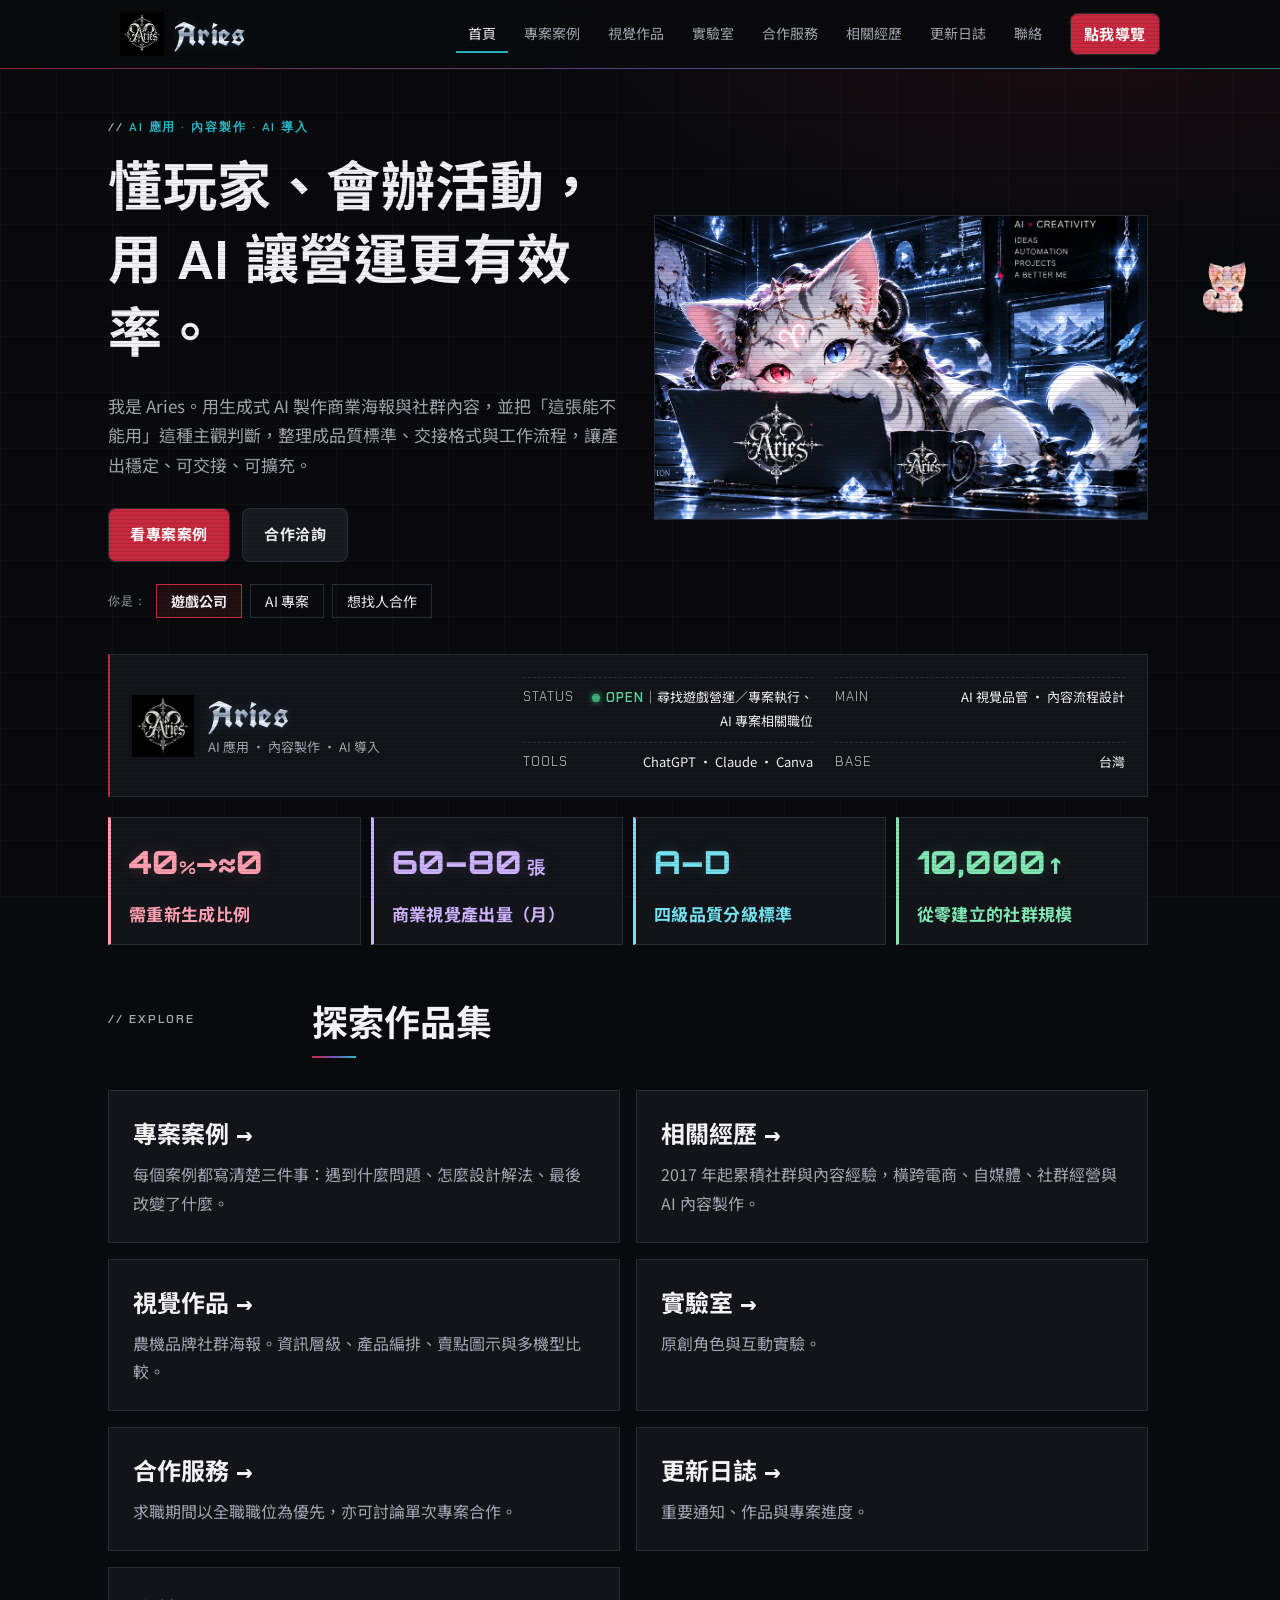
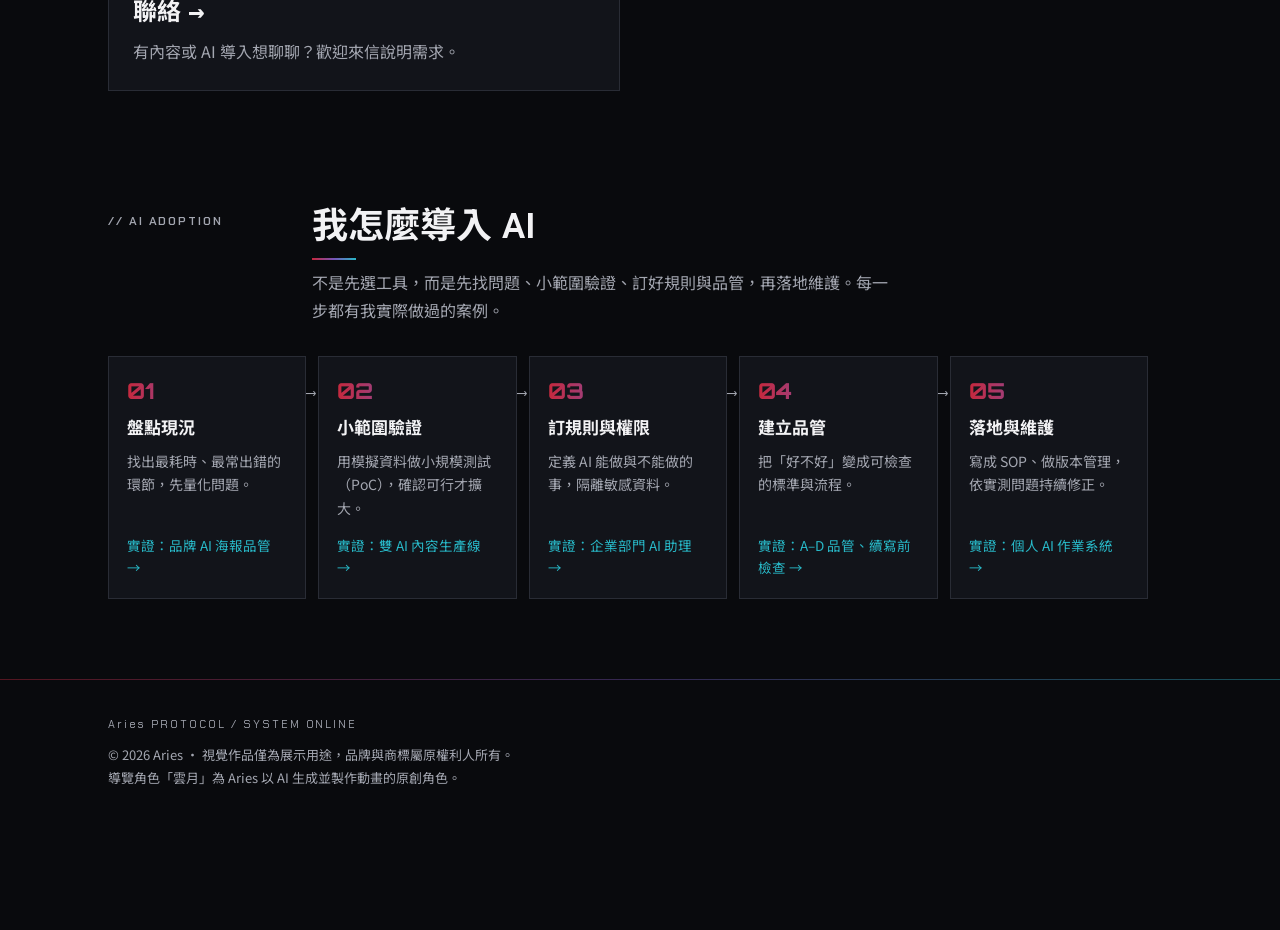
==== index.html @ 2d03cc87 "Case cards with detail dialogs, AI adoption method, AI System Manual case, roadmap Co-Authored-By: C" ====
<!doctype html>
<html lang="zh-Hant-TW">
<head>
<!-- Google tag (gtag.js) -->
<script async src="https://www.googletagmanager.com/gtag/js?id=G-67135LKMFE"></script>
<script>
  window.dataLayer = window.dataLayer || [];
  function gtag(){dataLayer.push(arguments);}
  gtag('js', new Date());
  gtag('config', 'G-67135LKMFE');
</script>

<meta charset="utf-8">
<meta name="viewport" content="width=device-width, initial-scale=1, viewport-fit=cover">
<meta name="color-scheme" content="dark">
<meta name="theme-color" content="#090A0D">
<link rel="icon" href="/img/aries-logo.png" type="image/png">
<meta property="og:url" content="https://ariesrunai.github.io/">
<meta property="og:title" content="Aries 作品集">
<!-- Sites 分享預覽圖 -->
<meta property="og:image" content="https://ariesrunai.github.io/og.png?v=2">
<meta property="og:image:width" content="1200">
<meta property="og:image:height" content="630">
<meta name="twitter:card" content="summary_large_image">
<meta name="twitter:image" content="https://ariesrunai.github.io/og.png?v=2">
<meta property="og:description" content="用 AI 把內容產出變成可重複的流程。AI 應用 · 內容製作 · AI 導入作品集。">
<title>Aries 作品集</title>
<meta name="description" content="Aries｜用 AI 把內容產出變成可重複的流程。AI 應用 · 內容製作 · AI 導入作品集。">
<link rel="preconnect" href="https://fonts.googleapis.com">
<link rel="preconnect" href="https://fonts.gstatic.com" crossorigin>
<link rel="stylesheet" href="https://fonts.googleapis.com/css2?family=UnifrakturCook:wght@700&family=Chakra+Petch:wght@500;600;700&family=Orbitron:wght@600;800&family=Noto+Sans+TC:wght@400;500;700&family=IBM+Plex+Mono:wght@400;600&display=swap">
<link rel="stylesheet" href="/site.css">
<link rel="stylesheet" href="/updates.css">
<link rel="canonical" href="https://ariesrunai.github.io/">
</head>
<body data-page="home">


<header class="top">
  <div class="wrap">
    <a class="brand" href="/" aria-label="Aries 首頁">
      <img class="personal-logo" src="/img/aries-logo.png" alt="" width="56" height="56">
      <b class="aries-wordmark">Aries</b><span class="sys">SYSTEM ONLINE</span>
    </a>
    <nav aria-label="頁面導覽">
      <a href="/" aria-current="page">首頁</a>
      <a href="/cases.html">專案案例</a>
      <a href="/works.html">視覺作品</a>
      <a href="/lab.html" data-lab-link>實驗室</a>
      <a href="/services.html">合作服務</a>
      <a href="/about.html">相關經歷</a>
      <a href="/updates.html">更新日誌</a>
      <a href="/contact.html">聯絡</a>
    </nav>
    <button class="btn primary guide-trigger" type="button" aria-controls="bubble">點我導覽</button>
  </div>
</header>

<div id="petGuideSlot" class="wrap"></div>
<main id="top">
  <div class="wrap">
    <section id="hero" class="hero" aria-label="Aries 首頁介紹">
      <div class="hero-copy">
        <p class="label">AI 應用 · 內容製作 · AI 導入</p>
        <h1 style="margin-top:14px">懂玩家、會辦活動，<br>用 AI 讓營運更有效率。</h1>
        <p class="lead">我是 Aries。用生成式 AI 製作商業海報與社群內容，並把「這張能不能用」這種主觀判斷，整理成品質標準、交接格式與工作流程，讓產出穩定、可交接、可擴充。</p>
        <div class="cta">
          <a class="btn primary" href="/cases.html">看專案案例</a>
          <a class="btn" href="/contact.html">合作洽詢</a>
        </div>
        <div class="aud" role="group" aria-label="依你的身分調整推薦順序">
          <span>你是：</span>
          <button type="button" data-aud="game" aria-pressed="true">遊戲公司</button>
          <button type="button" data-aud="ai" aria-pressed="false">AI 專案</button>
          <button type="button" data-aud="client" aria-pressed="false">想找人合作</button>
        </div>
      </div>
      <figure class="hero-art">
        <img src="/img/aries-banner.png" alt="雲月在掛有藍色水晶的 AI 工作室，趴在印有 Aries Logo 的筆電後方。" width="1983" height="793" fetchpriority="high">
      </figure>
    </section>
      <div class="player" aria-label="個人資訊卡">
        <div class="pc-head"><img class="personal-logo" src="/img/aries-logo.png" alt="" width="56" height="56"><div><div class="pc-name">Aries</div><div class="pc-role">AI 應用 · 內容製作 · AI 導入</div></div></div>
        <dl>
          <div><dt>STATUS</dt><dd><span class="status">OPEN</span>｜尋找遊戲營運／專案執行、AI 專案相關職位</dd></div>
          <div><dt>MAIN</dt><dd>AI 視覺品管 · 內容流程設計</dd></div>
          <div><dt>TOOLS</dt><dd>ChatGPT · Claude · Canva</dd></div>
          <div><dt>BASE</dt><dd>台灣</dd></div>
        </dl>
      </div>


    <div class="stats" role="list">
      <div class="stat" role="listitem"><div class="n">40<small>%</small>→≈0</div><p>需重新生成比例</p></div>
      <div class="stat" role="listitem"><div class="n">60–80<small> 張</small></div><p>商業視覺產出量（月）</p></div>
      <div class="stat" role="listitem"><div class="n">A–D</div><p>四級品質分級標準</p></div>
      <div class="stat" role="listitem"><div class="n" aria-label="10,000 人以上，社群成長"><span>10,000</span><span class="stat-up" aria-hidden="true">↑</span></div><p>從零建立的社群規模</p></div>
    </div>

    <section class="block" id="method" aria-labelledby="method-title">
      <div class="sec-head">
        <p class="label">AI Adoption</p>
        <div>
          <h2 id="method-title">我怎麼導入 AI</h2>
          <p>不是先選工具，而是先找問題、小範圍驗證、訂好規則與品管，再落地維護。每一步都有我實際做過的案例。</p>
        </div>
      </div>
      <ol class="method">
        <li><span class="m-no">01</span><b>盤點現況</b><p>找出最耗時、最常出錯的環節，先量化問題。</p><a href="/cases.html#case-hiace">實證：品牌 AI 海報品管 →</a></li>
        <li><span class="m-no">02</span><b>小範圍驗證</b><p>用模擬資料做小規模測試（PoC），確認可行才擴大。</p><a href="/cases.html#case-dual-ai">實證：雙 AI 內容生產線 →</a></li>
        <li><span class="m-no">03</span><b>訂規則與權限</b><p>定義 AI 能做與不能做的事，隔離敏感資料。</p><a href="/cases.html#case-dept-ai">實證：企業部門 AI 助理 →</a></li>
        <li><span class="m-no">04</span><b>建立品管</b><p>把「好不好」變成可檢查的標準與流程。</p><a href="/cases.html#case-novel">實證：A–D 品管、續寫前檢查 →</a></li>
        <li><span class="m-no">05</span><b>落地與維護</b><p>寫成 SOP、做版本管理，依實測問題持續修正。</p><a href="/cases.html#case-ai-system">實證：個人 AI 作業系統 →</a></li>
      </ol>
    </section>

    <section class="block" id="explore" aria-labelledby="explore-title"><div class="sec-head"><p class="label">Explore</p><div><h2 id="explore-title">探索作品集</h2></div></div><div class="page-grid"><a class="page-card" data-page="cases" href="/cases.html"><strong>專案案例 →</strong><p>每個案例都寫清楚三件事：遇到什麼問題、怎麼設計解法、最後改變了什麼。</p></a><a class="page-card" data-page="works" href="/works.html"><strong>視覺作品 →</strong><p>農機品牌社群海報。資訊層級、產品編排、賣點圖示與多機型比較。</p></a><a class="page-card" data-page="lab" href="/lab.html"><strong>實驗室 →</strong><p>原創角色與互動實驗。</p></a><a class="page-card" data-page="services" href="/services.html"><strong>合作服務 →</strong><p>求職期間以全職職位為優先，亦可討論單次專案合作。</p></a><a class="page-card" data-page="about" href="/about.html"><strong>相關經歷 →</strong><p>2017 年起累積社群與內容經驗，橫跨電商、自媒體、社群經營與 AI 內容製作。</p></a><a class="page-card" data-page="updates" href="/updates.html"><strong>更新日誌 →</strong><p>重要通知、作品與專案進度。</p></a><a class="page-card" data-page="contact" href="/contact.html"><strong>聯絡 →</strong><p>有內容或 AI 導入想聊聊？歡迎來信說明需求。</p></a></div></section></div></main>
<footer><div class="wrap"><div class="protocol">Aries PROTOCOL / SYSTEM ONLINE</div>© 2026 Aries · 視覺作品僅為展示用途，品牌與商標屬原權利人所有。<br>導覽角色「雲月」為 Aries 以 AI 生成並製作動畫的原創角色。</div></footer>

<aside class="pet" id="pet" aria-label="導覽角色雲月">
  <div class="bubble" id="bubble" role="status" aria-live="polite" hidden>
    <button class="x" id="petClose" type="button" aria-label="收起雲月">×</button>
    <span class="who">雲月</span>
    <p id="petText"></p>
    <div class="choices" id="petChoices"></div>
  </div>
  <span class="pet-tag" id="petTag">點我導覽</span>
  <button class="pet-body" id="petBody" type="button" aria-label="和雲月互動，開啟網站導覽">
    <span class="pet-shadow"></span>
    <div class="sprite" id="sprite"></div>
  </button>
</aside>

<script src="/site.js" defer></script>

<script src="/updates.js" defer></script>
</body>
</html>
---- site.css ----
img{max-width:100%}[hidden]{display:none!important}
/* Layout: 遊戲 HUD 介面 — 深色戰術面板、直角切邊按鈕、角括號框線、段位徽章；只用青色＋琥珀兩個訊號色，保持簡約 */
:root{
  --bg:#090A0D; --panel:#12141A; --panel2:#191B22; --line:#292C35; --fg:#F2F2F4; --muted:#A3A6B0;
  --red:#C6283D; --red-tx:#E8596B; --cyan:#28B8C7; --purple:#7655B8; --purple-tx:#9B82D9;
  --accent:#C6283D; --accent-soft:rgba(198,40,61,.08); --amber:#28B8C7; --ink2:#28B8C7; --surface:#12141A; --volt:#28B8C7;
  --gA:#3FAF7A; --gB:#28B8C7; --gC:#C9A23A; --gD:#C6283D;
  --rgb:linear-gradient(90deg,#C6283D,#7655B8,#28B8C7);
  --brand:"Orbitron","Chakra Petch",sans-serif;
  --display:"Chakra Petch","Noto Sans TC","PingFang TC","Microsoft JhengHei",sans-serif;
  --body:"Noto Sans TC","PingFang TC","Microsoft JhengHei",system-ui,sans-serif;
  --mono:"Chakra Petch","IBM Plex Mono",ui-monospace,Menlo,monospace;
  --cut:10px;
  color-scheme:dark;
}
*{box-sizing:border-box}
html{scroll-behavior:smooth}
@media (prefers-reduced-motion:reduce){html{scroll-behavior:auto}}
body{background:var(--bg);color:var(--fg);font-family:var(--body);font-size:16px;line-height:1.75;margin:0;
  background-image:linear-gradient(rgba(43,212,240,.035) 1px,transparent 1px),linear-gradient(90deg,rgba(43,212,240,.035) 1px,transparent 1px);
  background-size:48px 48px;background-attachment:fixed}
.wrap{max-width:1080px;margin:0 auto;padding-inline:20px}
a{color:var(--red-tx)}
a:focus-visible,button:focus-visible,summary:focus-visible{outline:2px solid var(--amber);outline-offset:3px}
h1,h2,h3{font-family:var(--display);text-wrap:balance;line-height:1.25;margin:0;font-weight:700}
p{margin:0}
.label{font-family:var(--mono);font-size:12px;font-weight:600;letter-spacing:.16em;text-transform:uppercase;color:var(--accent)}
.label::before{content:"// ";color:var(--muted)}

/* HUD 框：角括號 */
.panel,.consult,.contact,.svc,.shot .frame,.ba-frame{position:relative}
.panel::before,.panel::after,.consult::before,.consult::after,.contact::before,.contact::after{content:"";position:absolute;width:14px;height:14px;pointer-events:none}
.panel::before,.consult::before,.contact::before{top:-1px;left:-1px;border-top:2px solid var(--accent);border-left:2px solid var(--accent)}
.panel::after,.consult::after,.contact::after{bottom:-1px;right:-1px;border-bottom:2px solid var(--accent);border-right:2px solid var(--accent)}

/* Header */
header.top{position:sticky;top:env(safe-area-inset-top,0px);z-index:10;background:rgba(10,14,20,.88);backdrop-filter:blur(8px);border-bottom:1px solid var(--line)}
.top .wrap{display:flex;align-items:center;justify-content:space-between;gap:16px;padding-block:12px}
.brand{display:flex;align-items:center;gap:10px;text-decoration:none;color:var(--fg)}
.brand b{font-family:var(--display);font-weight:700;font-size:20px;letter-spacing:.12em;text-transform:uppercase}
nav{display:flex;gap:4px;flex-wrap:wrap}
nav a{color:var(--muted);text-decoration:none;font-size:14px;padding:6px 12px;border-bottom:2px solid transparent}
nav a:hover{color:var(--fg);border-bottom-color:var(--accent)}
@media (max-width:640px){nav{display:none}}

/* Hero */
.hero{padding-block:72px 48px;display:grid;grid-template-columns:1fr 300px;gap:40px;align-items:center}
.hero h1{font-size:clamp(34px,6vw,58px);font-weight:700;letter-spacing:.01em}
.hero h1 em{font-style:normal;color:var(--accent);text-shadow:0 0 24px rgba(43,212,240,.35)}
.hero .lead{margin-top:20px;max-width:34em;color:var(--muted);font-size:17px}
.cta{display:flex;gap:12px;flex-wrap:wrap;margin-top:28px}
.btn{display:inline-flex;align-items:center;gap:8px;padding:11px 22px;font-family:var(--display);font-weight:700;font-size:15px;letter-spacing:.04em;text-decoration:none;color:var(--fg);background:var(--panel2);border:0;cursor:pointer;
  clip-path:polygon(var(--cut) 0,100% 0,100% calc(100% - var(--cut)),calc(100% - var(--cut)) 100%,0 100%,0 var(--cut));box-shadow:inset 0 0 0 1px var(--line);transition:background .15s,color .15s}
.btn:hover{background:#1E2B3B}
.btn.primary{background:var(--accent);color:#04121A}
.btn.primary:hover{background:#5FE0F5}
.btn[disabled]{opacity:.6;cursor:wait}

/* 玩家卡 */
.player{background:var(--panel);border:1px solid var(--line);padding:22px;display:grid;gap:14px;position:relative}
.player::before{content:"";position:absolute;top:-1px;left:-1px;right:-1px;height:3px;background:linear-gradient(90deg,var(--accent),transparent)}
.player .pc-head{display:flex;gap:14px;align-items:center}
.brand .personal-logo{width:44px;height:44px;object-fit:contain;flex:none}
.player .pc-head .personal-logo{width:76px;height:76px;object-fit:contain;flex:none}
.player .pc-name{font-family:var(--display);font-size:24px;font-weight:700;letter-spacing:.14em}
.player .pc-role{font-size:13px;color:var(--muted)}
.player dl{margin:0;display:grid;gap:8px}
.player dl div{display:flex;justify-content:space-between;gap:12px;font-size:13px;border-top:1px dashed var(--line);padding-top:8px}
.player dt{color:var(--muted);font-family:var(--mono);letter-spacing:.08em}
.player dd{margin:0;text-align:right}
.status{display:inline-flex;align-items:center;gap:6px;color:var(--gA);font-family:var(--mono);font-weight:600;letter-spacing:.08em}
.status::before{content:"";width:8px;height:8px;border-radius:50%;background:var(--gA);box-shadow:0 0 8px var(--gA)}
@media (max-width:820px){.hero{grid-template-columns:1fr;padding-block:48px 32px}.player{max-width:420px}}

/* Stats HUD */
.stats{display:grid;grid-template-columns:repeat(4,minmax(0,1fr));gap:10px}
.stat{padding:16px 18px;background:var(--panel);border:1px solid var(--line);border-left:3px solid var(--accent);min-width:0}
.stat .n{font-family:var(--display);font-size:clamp(24px,3vw,32px);font-weight:700;font-variant-numeric:tabular-nums;color:var(--fg)}
.stat .n small{font-size:.55em;color:var(--muted);font-weight:500}
.stat p{font-size:13px;color:var(--muted);margin-top:2px}
@media (max-width:720px){.stats{grid-template-columns:repeat(2,minmax(0,1fr))}}

/* Audience switch */
.aud{display:flex;align-items:center;gap:8px;flex-wrap:wrap;margin-top:22px;font-size:14px;color:var(--muted)}
.aud span{font-family:var(--mono);letter-spacing:.1em;font-size:12px}
.aud button{font-family:var(--body);font-size:14px;padding:6px 14px;border:1px solid var(--line);background:transparent;color:var(--fg);cursor:pointer}
.aud button:hover{border-color:var(--accent)}
.aud button[aria-pressed="true"]{border-color:var(--amber);background:rgba(255,178,36,.12);color:var(--amber);font-weight:700}
#flow{display:flex;flex-direction:column}

/* Sections */
section.block{padding-block:56px}
.sec-head{display:grid;grid-template-columns:180px 1fr;gap:24px;margin-bottom:32px}
.sec-head h2{font-size:clamp(26px,3.6vw,36px)}
.sec-head p{color:var(--muted);margin-top:8px;max-width:36em}
@media (max-width:720px){.sec-head{grid-template-columns:1fr;gap:6px}}

/* Case */
.case{display:grid;grid-template-columns:180px 1fr;gap:24px;padding-block:36px;border-top:1px solid var(--line)}
.case-meta{display:flex;flex-direction:column;gap:6px}
.case-meta .label{font-size:14px;color:var(--amber)}
.case-meta .label::before{color:var(--amber)}
.case-meta .kind{font-size:13px;color:var(--muted)}
.case-body{min-width:0;display:flex;flex-direction:column;gap:20px}
.case h3{font-size:clamp(22px,2.8vw,28px)}
.case .sum{color:var(--muted);max-width:40em}
.pbr{display:grid;grid-template-columns:repeat(3,minmax(0,1fr));gap:12px}
.pbr div{min-width:0;background:var(--panel);border:1px solid var(--line);padding:14px 16px}
.pbr h4{font-family:var(--mono);font-size:12px;letter-spacing:.16em;color:var(--accent);margin:0 0 6px;font-weight:700}
.pbr p{font-size:14.5px;color:#C9D3DD}
.tags{display:flex;flex-wrap:wrap;gap:8px}
.tag{font-size:12px;font-family:var(--mono);letter-spacing:.04em;padding:3px 10px;border:1px solid var(--line);background:var(--panel);color:var(--muted)}
@media (max-width:720px){.case{grid-template-columns:1fr;gap:10px}.pbr{grid-template-columns:1fr}}

.panel{background:var(--panel);border:1px solid var(--line);padding:22px;min-width:0}
.panel .cap{font-size:12px;color:var(--muted);margin-top:14px;font-family:var(--mono);letter-spacing:.04em}

/* 段位徽章 A–D */
.grades{display:grid;grid-template-columns:repeat(4,minmax(0,1fr));gap:14px}
.grade{display:flex;gap:12px;align-items:flex-start;min-width:0}
.stamp{flex:none;width:44px;height:48px;display:grid;place-items:center;font-family:var(--display);font-weight:700;font-size:22px;color:#0A0E14;background:var(--g);
  clip-path:polygon(50% 0,100% 25%,100% 75%,50% 100%,0 75%,0 25%);filter:drop-shadow(0 0 6px var(--g))}
.grade b{display:block;font-size:15px}
.grade > div > span{font-size:13px;color:var(--muted)}
.gA{--g:var(--gA)}.gB{--g:var(--gB)}.gC{--g:var(--gC)}.gD{--g:var(--gD)}
.grade b{color:var(--fg)}
@media (max-width:820px){.grades{grid-template-columns:repeat(2,minmax(0,1fr))}}

/* 經驗條 */
.ba{display:grid;gap:12px;margin-top:22px}
.bar-row{display:grid;grid-template-columns:72px 1fr 56px;gap:12px;align-items:center;font-size:14px}
.bar-track{height:12px;background:#0B1119;border:1px solid var(--line);position:relative;overflow:hidden}
.bar-track::after{content:"";position:absolute;inset:0;background:repeating-linear-gradient(90deg,transparent 0 9.6%,#0B1119 9.6% 10%)}
.bar-fill{height:100%;background:var(--muted)}
.bar-fill.after{background:linear-gradient(90deg,var(--accent),#7BEAFF);box-shadow:0 0 12px rgba(43,212,240,.5)}
.bar-row .v{font-family:var(--display);font-weight:700;font-variant-numeric:tabular-nums;text-align:right}

/* Flow diagram */
.flow{display:flex;flex-wrap:wrap;align-items:stretch;gap:8px}
.node{flex:1 1 120px;min-width:0;border:1px solid var(--line);padding:10px 12px;background:var(--panel2)}
.node .who{font-family:var(--mono);font-size:11px;font-weight:600;letter-spacing:.1em;color:var(--muted)}
.node b{display:block;font-size:14px;line-height:1.45;margin-top:2px}
.node.claude .who{color:var(--accent)}
.node.gpt .who{color:var(--amber)}
.node.key{border-color:var(--accent);background:var(--accent-soft)}
.arrow{align-self:center;color:var(--accent);font-family:var(--mono)}
@media (max-width:640px){.flow{flex-direction:column}.arrow{transform:rotate(90deg);align-self:flex-start;margin-left:18px}}

/* Arch diagram */
.arch{display:grid;gap:10px}
.arch .row{display:grid;grid-template-columns:repeat(2,minmax(0,1fr));gap:10px}
.arch .full{grid-column:1/-1}
.arch .layer{border:1px solid var(--line);padding:10px 14px;background:var(--panel2);font-size:14px;min-width:0}
.arch .layer .who{font-family:var(--mono);font-size:11px;font-weight:600;letter-spacing:.1em;color:var(--muted)}
.arch .core{border-color:var(--accent);background:var(--accent-soft)}
.arch .core .who{color:var(--accent)}
.arch .deny{font-size:13px;color:var(--gD);margin-top:4px}
.down{text-align:center;color:var(--accent);font-family:var(--mono);font-size:13px;line-height:1}

/* Gallery */
.gallery{display:grid;grid-template-columns:repeat(2,minmax(0,1fr));gap:20px}
.shot{margin:0;min-width:0}
.shot .frame{aspect-ratio:1/1;max-width:100%;overflow:hidden;border:1px solid var(--line);background:var(--panel);transition:border-color .2s}
.shot:hover .frame{border-color:var(--accent)}
.shot img{width:100%;height:100%;object-fit:contain;display:block}
.shot .crop{position:absolute;left:10px;bottom:10px;font-family:var(--mono);font-size:11px;letter-spacing:.08em;background:rgba(10,14,20,.85);color:var(--accent);padding:3px 8px;border:1px solid var(--line)}
.shot figcaption{margin-top:10px;font-size:14px}
.shot figcaption span{display:block;color:var(--muted);font-size:13px}
@media (max-width:640px){.gallery{grid-template-columns:1fr}}

/* Services */
.svc{display:grid;grid-template-columns:repeat(3,minmax(0,1fr));gap:10px}
.svc div{background:var(--panel);border:1px solid var(--line);padding:20px;min-width:0;transition:border-color .2s}
.svc div:hover{border-color:var(--accent)}
.svc h3{font-family:var(--body);font-size:16px;font-weight:700}
.svc p{font-size:14px;color:var(--muted);margin-top:6px}
@media (max-width:820px){.svc{grid-template-columns:1fr}}
.steps{display:grid;grid-template-columns:repeat(5,minmax(0,1fr));gap:10px;margin-top:24px;counter-reset:s;padding:0;margin-bottom:0}
.steps li{list-style:none;counter-increment:s;border-top:2px solid var(--accent);padding-top:10px;font-size:14px;min-width:0}
.steps li::before{content:"STEP 0" counter(s);display:block;font-family:var(--mono);font-weight:600;letter-spacing:.1em;font-size:11px;color:var(--accent)}
.steps li b{display:block;font-size:15px}
.steps li span{color:var(--muted);font-size:13px}
@media (max-width:820px){.steps{grid-template-columns:repeat(2,minmax(0,1fr))}}
.note{font-size:14px;color:var(--muted);margin-top:22px}

/* Timeline */
.tl{display:grid;gap:0}
.tl-item{display:grid;grid-template-columns:180px 1fr;gap:24px;padding-block:20px;border-top:1px solid var(--line)}
.tl-item .when{font-family:var(--display);font-weight:600;font-size:15px;color:var(--accent);font-variant-numeric:tabular-nums;letter-spacing:.04em}
.tl-item h3{font-family:var(--body);font-size:17px;font-weight:700}
.tl-item p{font-size:15px;color:var(--muted);margin-top:4px;max-width:44em}
.tl-item .links{display:flex;gap:16px;margin-top:8px;font-size:14px;flex-wrap:wrap}
@media (max-width:720px){.tl-item{grid-template-columns:1fr;gap:4px}}
.tools{display:flex;flex-wrap:wrap;gap:8px;margin-top:28px}
.tools .tag{font-size:13px;padding:5px 12px}

/* Expandable detail */
details.more{border-top:1px dashed var(--line);padding-top:14px}
details.more summary{cursor:pointer;font-weight:700;font-size:15px;color:var(--accent);list-style:none;display:inline-flex;align-items:center;gap:8px}
details.more summary::-webkit-details-marker{display:none}
details.more summary::before{content:"▸";font-family:var(--mono);transition:transform .2s}
details.more[open] summary::before{transform:rotate(90deg)}
.more-body{display:grid;gap:18px;margin-top:16px}
.more-body h5{font-size:14px;margin:0 0 4px;font-family:var(--body);color:var(--amber)}
.more-body p,.more-body li{font-size:14.5px;color:var(--muted)}
.more-body ul{margin:0;padding-left:1.2em}
.chal{display:grid;grid-template-columns:repeat(3,minmax(0,1fr));gap:12px}
.chal > div{min-width:0;background:var(--panel);border:1px solid var(--line);border-top:2px solid var(--amber);padding:12px 14px;font-size:14px;color:var(--muted)}
.chal b{display:block;font-size:14px;color:var(--fg);margin-bottom:4px}
@media (max-width:820px){.chal{grid-template-columns:1fr}}

/* Before / after */
.ba-wrap{display:grid;gap:10px}
.ba-frame{max-width:100%;aspect-ratio:1024/640;overflow:hidden;border:1px solid var(--line);user-select:none;touch-action:pan-y;--pos:50%;cursor:ew-resize}
.ba-frame img{position:absolute;inset:0;width:100%;height:100%;object-fit:cover;display:block;pointer-events:none}
.ba-frame .top{clip-path:inset(0 calc(100% - var(--pos)) 0 0)}
.ba-line{position:absolute;top:0;bottom:0;left:var(--pos);width:2px;margin-left:-1px;background:var(--accent);box-shadow:0 0 10px var(--accent);pointer-events:none}
.ba-knob{position:absolute;top:50%;left:var(--pos);width:36px;height:36px;margin:-18px 0 0 -18px;background:var(--accent);color:#04121A;display:grid;place-items:center;font-family:var(--mono);font-weight:700;font-size:14px;pointer-events:none;
  clip-path:polygon(50% 0,100% 50%,50% 100%,0 50%)}
.ba-tag{position:absolute;top:10px;font-family:var(--mono);font-weight:600;font-size:11px;letter-spacing:.08em;padding:3px 8px;color:#0A0E14;pointer-events:none}
.ba-tag.l{left:10px;background:var(--gD)}.ba-tag.r{right:10px;background:var(--gA)}
.ba-range{width:100%;accent-color:var(--accent)}
.ba-notes{display:grid;grid-template-columns:repeat(2,minmax(0,1fr));gap:10px;font-size:13.5px}
.ba-notes div{min-width:0;padding:8px 12px;background:var(--panel2);border:1px solid var(--line)}
.ba-notes b{font-family:var(--mono);font-size:11px;letter-spacing:.1em;color:var(--gD);display:block}
.ba-notes div:nth-child(2) b{color:var(--gA)}
@media (max-width:640px){.ba-notes{grid-template-columns:1fr}}

/* Consult featured */
.consult{display:grid;grid-template-columns:1.1fr 1fr;gap:28px;background:linear-gradient(135deg,rgba(43,212,240,.08),transparent 60%),var(--panel);border:1px solid var(--accent);padding:28px;margin-bottom:12px}
.consult > div{min-width:0}
.consult .badge{display:inline-block;font-family:var(--mono);font-weight:700;font-size:12px;letter-spacing:.12em;background:var(--amber);color:#0A0E14;padding:3px 10px}
.consult h3{font-size:clamp(22px,2.6vw,26px);margin-top:10px}
.consult p{color:var(--muted);font-size:15px;margin-top:8px}
.consult ul{margin:10px 0 0;padding-left:1.2em;font-size:14.5px}
.consult ul li{margin-top:2px}
.consult ol{list-style:none;padding:0;margin:0;display:grid;gap:10px;counter-reset:c}
.consult ol li{counter-increment:c;display:grid;grid-template-columns:30px 1fr;gap:10px;font-size:14.5px}
.consult ol li::before{content:counter(c);width:28px;height:28px;display:grid;place-items:center;font-family:var(--display);font-weight:700;font-size:13px;color:#04121A;background:var(--accent);clip-path:polygon(50% 0,100% 25%,100% 75%,50% 100%,0 75%,0 25%)}
.consult ol li span{color:var(--muted);display:block;font-size:13px}
@media (max-width:820px){.consult{grid-template-columns:1fr}}

/* Contact */
.contact{background:var(--panel);border:1px solid var(--line);padding:40px clamp(20px,5vw,52px);display:grid;grid-template-columns:minmax(0,1.4fr) minmax(0,1fr);gap:36px;align-items:start}
.contact > div{min-width:0}
.contact h2{font-size:clamp(26px,3.6vw,36px)}
.contact p{color:var(--muted);margin-top:10px;max-width:30em}
.mail{display:flex;align-items:center;gap:10px;flex-wrap:wrap}
.mail a{font-family:var(--mono);font-size:17px;user-select:all;word-break:break-all;color:var(--accent)}
.contact-side{display:grid;gap:14px;align-content:start}
@media (max-width:720px){.contact{grid-template-columns:1fr}}
footer{padding-block:36px 140px;font-size:13px;color:var(--muted);border-top:1px solid var(--line);margin-top:24px}


/* ===== Red Black Cyber Arena：黑灰 75%／暗紅 15%／RGB 8%（只用在細線、狀態燈、hover、局部光暈）===== */
@keyframes pulse{50%{opacity:.35}}
body{background-color:var(--bg);background-image:radial-gradient(ellipse 60% 40% at 85% 0%,rgba(198,40,61,.10),transparent 70%),linear-gradient(rgba(255,255,255,.018) 1px,transparent 1px),linear-gradient(90deg,rgba(255,255,255,.018) 1px,transparent 1px);background-size:auto,56px 56px,56px 56px}
body::after{content:"";position:fixed;inset:0;pointer-events:none;z-index:40;background:repeating-linear-gradient(0deg,rgba(0,0,0,.10) 0 1px,transparent 1px 4px)}
::selection{background:var(--red);color:#fff}

header.top{background:rgba(9,10,13,.9);border-bottom:1px solid var(--line)}
header.top::after{content:"";position:absolute;left:0;right:0;bottom:-1px;height:1px;background:var(--rgb);opacity:.55}
.brand b{font-family:var(--brand);font-weight:800;letter-spacing:.2em}
.sys{font-family:var(--mono);font-size:11px;letter-spacing:.14em;color:var(--muted);display:inline-flex;align-items:center;gap:6px;margin-left:12px}
.sys::before{content:"";width:6px;height:6px;border-radius:50%;background:var(--cyan);box-shadow:0 0 6px var(--cyan);animation:pulse 2.4s ease-in-out infinite}
@media (max-width:820px){.sys{display:none}}
nav a:hover{color:var(--fg);border-bottom-color:var(--red)}

.label{color:var(--cyan)}
.label::before{color:var(--muted)}
.hero h1 em{color:var(--red-tx);text-shadow:0 0 18px rgba(198,40,61,.35)}
.btn{background:var(--panel2);box-shadow:inset 0 0 0 1px var(--line)}
.btn:hover{background:#20232C;box-shadow:inset 0 0 0 1px var(--cyan),0 0 14px rgba(40,184,199,.18)}
.btn.primary{background:var(--red);color:#fff}
.btn.primary:hover{background:#D8344A;box-shadow:0 0 16px rgba(198,40,61,.4)}

/* 卡片：靜態框，只有左側 2px 狀態線帶色 */
.player,.stat,.panel,.pbr div,.svc div,.chal > div,.consult,.contact{background:var(--panel);border:1px solid var(--line)}
.player{border-left:2px solid var(--red)}
.player::before{display:none}
.player .pc-name{font-family:var(--brand);font-weight:800;letter-spacing:.2em}
.status{color:#5FD39A}.status::before{background:#3FAF7A;box-shadow:0 0 6px #3FAF7A;animation:pulse 2.4s ease-in-out infinite}
.stat{border-left:2px solid var(--red)}
.stat:nth-child(2){border-left-color:var(--purple)}
.stat:nth-child(3){border-left-color:var(--cyan)}
.stat:nth-child(4){border-left-color:var(--red)}
.stat .n{font-family:var(--brand);font-weight:800;color:var(--fg);text-shadow:none}
.pbr div{border-left:2px solid var(--line)}
.pbr div:nth-child(1){border-left-color:var(--red)}
.pbr div:nth-child(2){border-left-color:var(--purple)}
.pbr div:nth-child(3){border-left-color:var(--cyan)}
.pbr h4{color:var(--muted)}
.pbr p{color:#C9CBD2}
.svc div{border-left:2px solid var(--line);transition:border-color .2s,background .2s}
.svc div:hover{border-left-color:var(--cyan);background:var(--panel2)}
.chal > div{border-top:1px solid var(--line);border-left:2px solid var(--purple)}
.panel,.consult,.contact{box-shadow:none}
.panel::before,.consult::before,.contact::before{border-color:var(--red)}
.panel::after,.consult::after,.contact::after{border-color:var(--line)}
.consult{border-left:2px solid var(--red);background:radial-gradient(ellipse 50% 70% at 0% 0%,rgba(198,40,61,.10),transparent 70%),var(--panel)}
.consult .badge{background:var(--red);color:#fff}
.consult ol li::before{background:var(--panel2);color:var(--cyan);box-shadow:inset 0 0 0 1px var(--line)}
.case-meta .label,.case-meta .label::before{color:var(--red-tx)}
.sec-head h2::after{content:"";display:block;height:2px;width:44px;margin-top:10px;background:var(--rgb)}
.more-body h5{color:var(--cyan)}
details.more summary{color:var(--red-tx)}
.tl-item .when{color:var(--cyan)}
.steps li{border-top:1px solid var(--line);position:relative}
.steps li::after{content:"";position:absolute;left:0;top:-1px;width:28px;height:2px;background:var(--red)}
.steps li::before{color:var(--cyan)}
.node.key,.arch .core{border-color:var(--red);background:rgba(198,40,61,.08)}
.arch .core .who,.node.claude .who{color:var(--red-tx)}
.node.gpt .who{color:var(--cyan)}
.arrow,.down{color:var(--muted)}
.stamp{filter:none}
.bar-fill.after{background:linear-gradient(90deg,var(--red),var(--purple));box-shadow:none}
.shot:hover .frame{border-color:var(--red)}
.shot .crop{color:var(--fg)}
.ba-line{background:#fff;box-shadow:0 0 6px rgba(40,184,199,.6)}
.ba-knob{background:var(--fg);color:#090A0D}
.aud button[aria-pressed="true"]{border-color:var(--red);background:rgba(198,40,61,.12);color:var(--fg)}
.mail a{color:var(--fg)}
footer::before{content:"";position:absolute;left:0;right:0;top:0;height:1px;background:var(--rgb);opacity:.4}
footer{position:relative;border-top:0}
.protocol{font-family:var(--mono);font-size:11px;letter-spacing:.18em;color:var(--muted);margin:0 0 10px}
.bubble{border-top:2px solid var(--red)}
.pet-tag{background:var(--red);color:#fff}
.logo-glow{filter:drop-shadow(0 0 4px rgba(40,184,199,.55))}
@media (prefers-reduced-motion:reduce){*,*::before,*::after{animation:none!important;transition:none!important;scroll-behavior:auto!important}}


/* ===== FOL 小電視 ===== */
@keyframes static{0%{background-position:0 0}100%{background-position:100px 60px}}
@keyframes rec{50%{opacity:.3}}
.tv-wrap{display:grid;grid-template-columns:minmax(0,1.6fr) minmax(0,1fr);gap:16px;align-items:stretch}
.tv{background:#0D0E12;border:1px solid var(--line);border-left:2px solid var(--red);padding:10px;display:grid;gap:8px;min-width:0}
.tv-bar,.tv-foot{display:flex;justify-content:space-between;align-items:center;gap:10px;font-family:var(--mono);font-size:11px;letter-spacing:.12em;color:var(--muted)}
.onair{display:inline-flex;align-items:center;gap:6px;color:var(--red-tx);font-weight:700}
.onair::before{content:"";width:7px;height:7px;border-radius:50%;background:var(--red);box-shadow:0 0 6px var(--red);animation:rec 1.8s ease-in-out infinite}
.tv-screen{position:relative;aspect-ratio:16/9;max-width:100%;overflow:hidden;background:#050608;border:1px solid #1E2028}
.tv-screen::after{content:"";position:absolute;inset:0;pointer-events:none;background:repeating-linear-gradient(0deg,rgba(255,255,255,.035) 0 1px,transparent 1px 3px),radial-gradient(ellipse at center,transparent 55%,rgba(0,0,0,.55))}
.tv-screen iframe{position:absolute;inset:0;width:100%;height:100%;border:0}
.tv-play{position:absolute;inset:0;width:100%;border:0;cursor:pointer;color:var(--fg);display:grid;place-content:center;justify-items:center;gap:8px;font-family:var(--body);
  background:radial-gradient(ellipse at 50% 40%,rgba(198,40,61,.22),transparent 60%),repeating-radial-gradient(circle at 30% 40%,rgba(255,255,255,.03) 0 1px,transparent 1px 3px),#08090C;animation:static 1.2s steps(6) infinite}
.tv-play:hover .tv-tri{background:var(--red);border-color:var(--red)}
.tv-tri{width:64px;height:44px;border:1px solid var(--line);background:rgba(18,20,26,.85);position:relative;transition:background .2s,border-color .2s;clip-path:polygon(8px 0,100% 0,100% calc(100% - 8px),calc(100% - 8px) 100%,0 100%,0 8px)}
.tv-tri::after{content:"";position:absolute;left:50%;top:50%;margin:-9px 0 0 -6px;border-left:16px solid #fff;border-top:9px solid transparent;border-bottom:9px solid transparent}
.tv-title{font-family:var(--display);font-weight:700;font-size:clamp(18px,2.4vw,24px);letter-spacing:.06em}
.tv-sub{font-size:12px;color:var(--muted);font-family:var(--mono);letter-spacing:.1em}
.tv-dots{display:inline-flex;gap:4px}.tv-dots i{width:6px;height:6px;border-radius:50%;background:var(--line)}
.tv-dots i:nth-child(1){background:var(--red)}.tv-dots i:nth-child(2){background:var(--purple)}.tv-dots i:nth-child(3){background:var(--cyan)}
.tv-side{display:grid;gap:10px;align-content:start;min-width:0}
.tv-stat{background:var(--panel);border:1px solid var(--line);border-left:2px solid var(--purple);padding:12px 14px}
.tv-stat:nth-child(2){border-left-color:var(--cyan)}.tv-stat:nth-child(3){border-left-color:var(--red)}
.tv-stat b{display:block;font-family:var(--brand);font-weight:800;font-size:22px;font-variant-numeric:tabular-nums}
.tv-stat span{font-size:13px;color:var(--muted)}
.tv-links{display:flex;gap:14px;flex-wrap:wrap;font-size:14px;padding-top:4px}
.tv-note{font-size:12px;color:var(--muted);font-family:var(--body)}
@media (max-width:820px){.tv-wrap{grid-template-columns:1fr}.tv-side{grid-template-columns:repeat(3,minmax(0,1fr))}.tv-links{grid-column:1/-1}}
@media (max-width:520px){.tv-side{grid-template-columns:1fr}}

/* ===== 雲月 導覽寵物 ===== */
.pet{position:fixed;right:max(16px,env(safe-area-inset-right,0px));bottom:calc(12px + env(safe-area-inset-bottom,0px));z-index:50;display:flex;flex-direction:column;align-items:flex-end;gap:6px;pointer-events:none}
.pet > *{pointer-events:auto}
.pet-body{position:relative;width:120px;height:130px;cursor:pointer;border:0;padding:0;background:none;transition:transform .9s cubic-bezier(.45,.05,.3,1)}
.pet-body:focus-visible{outline:2px solid var(--accent);outline-offset:2px;border-radius:12px}
.sprite{width:120px;height:130px;background-image:url("img/yunyue.webp");background-size:960px 1430px;background-repeat:no-repeat;filter:drop-shadow(0 6px 8px rgba(0,0,0,.18))}
.pet-shadow{position:absolute;left:50%;bottom:4px;width:62px;height:10px;margin-left:-31px;border-radius:50%;background:rgba(0,0,0,.14);z-index:-1}
.pet-tag{font-size:12px;font-family:var(--mono);font-weight:600;letter-spacing:.08em;background:var(--accent);color:var(--fg);padding:3px 10px;border-radius:0;margin-right:16px;transition:opacity .3s}
.pet.open .pet-tag{opacity:0}
.bubble{width:min(290px,calc(100vw - 66px));background:var(--surface);color:var(--fg);border:1px solid var(--line);border-radius:0;border-top:2px solid var(--accent);padding:14px 16px 12px;box-shadow:0 10px 30px rgba(0,0,0,.45);position:relative;margin-right:18px;transform-origin:bottom right;animation:pop .22s ease-out}
.bubble::after{content:"";position:absolute;right:46px;bottom:-7px;width:12px;height:12px;background:var(--surface);border-right:1px solid var(--line);border-bottom:1px solid var(--line);transform:rotate(45deg)}
@keyframes pop{from{transform:scale(.85);opacity:0}to{transform:scale(1);opacity:1}}
.bubble .who{font-family:var(--mono);font-size:12px;letter-spacing:.1em;color:var(--red-tx)}
.bubble p{font-size:14.5px;line-height:1.65;margin-top:2px}
.choices{display:flex;flex-wrap:wrap;gap:6px;margin-top:10px}
.choices button{font-family:var(--body);font-size:13px;padding:5px 11px;border-radius:0;border:1px solid var(--line);background:var(--bg);color:var(--fg);cursor:pointer}
.choices button:hover{border-color:var(--accent);color:var(--red-tx)}
.bubble .x{position:absolute;top:6px;right:8px;border:0;background:none;color:var(--muted);font-size:18px;line-height:1;cursor:pointer;padding:4px}
.pet.mini .pet-body{transform:translateY(70px) scale(.7)}
.pet.mini .pet-tag{opacity:0}
@media (max-width:640px){
  .pet-body,.sprite{width:84px;height:91px}
  .sprite{background-size:672px 1001px}
  .bubble::after{right:30px}
}
@media (prefers-reduced-motion:reduce){.bubble{animation:none}.pet-body{transition:none}}
/* Banner 參考首頁：文字與按鈕均為原生網頁元件 */
#top{scroll-margin-top:120px}
.hero{grid-template-columns:minmax(0,1.05fr) minmax(0,1fr);gap:28px;padding-block:48px 36px}
.hero-copy{min-width:0}
.hero h1{font-size:clamp(34px,4.4vw,54px);line-height:1.35}
.hero h1 em{text-shadow:none}
.hero-art{position:relative;overflow:hidden;aspect-ratio:1.62;margin:0;border:1px solid var(--line);align-self:center;min-width:0}
.hero-art img{position:absolute;right:0;bottom:0;width:185%;max-width:none;height:auto}
.hero .btn{clip-path:none;border-radius:8px;padding:14px 22px}
.guide-trigger{clip-path:none;border-radius:8px;white-space:nowrap;padding:10px 14px}
.top .wrap{flex-wrap:wrap}
.top .brand{flex:none}
.top nav{margin-left:auto}
.top .sys{display:none}
.hero + .player{grid-template-columns:minmax(0,1fr) minmax(0,1.6fr);align-items:center;margin-bottom:20px;max-width:none}
.hero + .player dl{grid-template-columns:repeat(2,minmax(0,1fr));gap:10px 22px}
.hero + .player .pc-head .personal-logo{width:62px;height:62px}
@media(max-width:820px){
 .hero{grid-template-columns:1fr;gap:26px;padding-block:24px 28px}
 .hero-art{order:-1;width:100%}
 .hero h1{font-size:clamp(32px,6vw,48px)}
 .hero + .player{grid-template-columns:1fr}
 .hero + .player dl{grid-template-columns:1fr}
 .top nav{order:3;width:100%;justify-content:center;margin:0;display:flex}
 .top nav a{padding:4px 8px;font-size:13px}
 .guide-trigger{margin-left:auto}
}

/* 共用萌寵：內容外的專用停靠軌道，移動只改 transform */
:root{--pet-rail:112px;--pet-width:84px;--pet-height:91px}
main > .wrap,footer > .wrap{max-width:1080px;width:calc(100% - var(--pet-rail));margin-left:auto;margin-right:var(--pet-rail)}
.pet{left:0;top:0;right:auto;bottom:auto;width:var(--pet-width);height:var(--pet-height);display:block;z-index:8;transition:transform .85s cubic-bezier(.22,.61,.36,1);visibility:hidden}
.pet[data-ready]{visibility:visible}
.pet-body,.sprite{width:var(--pet-width);height:var(--pet-height)}
.pet-body{min-width:44px;min-height:44px;transition:none}
.sprite{background-size:calc(var(--pet-width) * 8) calc(var(--pet-height) * 11)}
.pet-shadow{width:60%;left:20%;margin:0;height:6px}
.pet-tag{display:none}
#petGuideSlot{scroll-margin-top:140px}
#petGuideSlot:has(.bubble:not([hidden])){padding-block:16px}
#petGuideSlot .bubble{width:100%;max-width:600px;margin:0 0 0 auto;animation:none}
#petGuideSlot .bubble::after{display:none}
#petGuideSlot .bubble .who{font-size:14px}
#petGuideSlot .choices button{min-height:44px;font-size:14px}
#petGuideSlot .x{min-width:44px;min-height:44px;top:0;right:0}
#hero,.block{scroll-margin-top:140px}
@media(min-width:821px) and (max-width:1199px){:root{--pet-rail:84px;--pet-width:64px;--pet-height:69.333px}}
@media(max-width:820px){
 :root{--pet-rail:58px;--pet-width:40px;--pet-height:43.333px}
 main > .wrap,footer > .wrap{padding-inline:14px}
 .hero h1{font-size:clamp(28px,6.5vw,40px)}
 .hero .cta .btn{padding:12px 15px;font-size:14px}
 .player{padding:16px}
 .player .pc-head{gap:10px}
 .player .pc-name{font-size:21px}
 .hero + .player .pc-head .personal-logo{width:48px;height:48px}
 .player dl div{flex-wrap:wrap;gap:4px 10px}
 .player dd{text-align:left}
}
@media(prefers-reduced-motion:reduce){.pet{transition:none!important}}


/* Aries Gothic wordmark, paired with the existing ram emblem. */
.brand .aries-wordmark,.player .pc-name{
 font-family:"UnifrakturCook","Old English Text MT","Palatino Linotype",serif;
 font-weight:700;letter-spacing:.025em;text-transform:none;
 color:#E7EDF6;background:linear-gradient(180deg,#FFFFFF 8%,#DCE6F3 36%,#8798AE 51%,#EDF4FF 67%,#B1C3D9 100%);
 -webkit-background-clip:text;background-clip:text;-webkit-text-fill-color:transparent;
 filter:drop-shadow(0 1px 0 #26384F) drop-shadow(0 0 5px rgba(157,189,224,.14));
}
.brand .aries-wordmark{font-size:32px;line-height:1.15}
.player .pc-name{font-size:36px;line-height:1.2}
@media(max-width:640px){.brand .aries-wordmark{font-size:28px}.player .pc-name{font-size:32px}}
@media(forced-colors:active){.brand .aries-wordmark,.player .pc-name{background:none;-webkit-text-fill-color:CanvasText;filter:none}}


/* Readable labels for headline metrics. */
.stat p{font-size:clamp(15px,1.5vw,17px);font-weight:700;line-height:1.65;color:#EFF3FA;margin-top:10px;letter-spacing:.02em}
.stat .n small{color:#D9E2EF;font-weight:600}
.stat .stat-up{display:inline-block;color:#66DCC0;font-size:.8em;margin-left:.16em;vertical-align:.04em;-webkit-text-fill-color:#66DCC0}


/* Four distinct, high-contrast metric accents. */
.stats .stat:nth-child(1){--metric-color:#FF9FAF}
.stats .stat:nth-child(2){--metric-color:#CEB2FF}
.stats .stat:nth-child(3){--metric-color:#75E1F0}
.stats .stat:nth-child(4){--metric-color:#81E8B3}
.stats .stat{border-left:3px solid var(--metric-color)}
.stats .stat .n,.stats .stat .n small,.stats .stat p,.stats .stat .stat-up{
 color:var(--metric-color);-webkit-text-fill-color:var(--metric-color);
}
.stats .stat .n{text-shadow:0 0 16px color-mix(in srgb,var(--metric-color) 18%,transparent)}


.my-role{margin:24px 0;padding:18px 22px;border-left:3px solid var(--cyan,#75e1f0);background:rgba(117,225,240,.06);border-radius:0 12px 12px 0}
.my-role h4{margin:0 0 8px;color:#75e1f0;font-size:16px}
.my-role p{margin:0;line-height:1.8}
.service-details>summary{cursor:pointer;color:#75e1f0;padding:16px 0;font-weight:700}
.btn:disabled{opacity:.6;cursor:not-allowed}

#lab[hidden],[data-lab-link][hidden]{display:none!important}
.role-card-demo{display:grid;grid-template-columns:repeat(2,minmax(0,1fr));gap:16px;margin:18px 0 24px}
.role-card-demo>div{padding:20px;border:1px solid rgba(117,225,240,.3);border-radius:12px;background:rgba(117,225,240,.04)}
.consistency-demo h4,.handoff-example h5{color:#75e1f0;margin:0 0 12px}
.role-card-demo p{line-height:1.9}
.table-scroll{overflow-x:auto;max-width:100%}
.foreshadow-table{width:100%;min-width:620px;border-collapse:collapse;text-align:left;font-size:14px}
.foreshadow-table th,.foreshadow-table td{padding:14px;border-bottom:1px solid rgba(117,225,240,.2);vertical-align:top}
.foreshadow-table thead{color:#75e1f0;background:rgba(117,225,240,.06)}
.foreshadow-table caption{text-align:left;color:var(--muted);padding:0 0 12px}
.pbr>div{min-width:0}
.handoff-example{margin-top:20px}.handoff-example h5{font-size:14px;line-height:1.6}
.handoff-example pre{max-width:100%;overflow-x:auto;padding:16px;background:rgba(0,0,0,.28);border:1px solid rgba(117,225,240,.2);border-radius:10px;font-size:12px;line-height:1.8;color:#bdeef5}
.handoff-example .cap{font-size:12px;line-height:1.8}
.lab-project{display:grid;grid-template-columns:minmax(0,1fr) minmax(300px,1fr);gap:24px;align-items:center}
.lab-poses{display:flex;justify-content:center;flex-wrap:wrap;gap:10px}.lab-poses figure{margin:0;text-align:center}.lab-poses figcaption{font-size:13px;color:#75e1f0;margin-top:10px}
.lab-pose{width:96px;height:104px;background:url('img/yunyue.webp') 0 0/768px 1144px no-repeat;filter:drop-shadow(0 6px 8px rgba(0,0,0,.18))}
.lab-pose.move{background-position:0 -104px}.lab-pose.greet{background-position:0 -312px}
@media(max-width:820px){.lab-project{grid-template-columns:1fr}.role-card-demo{grid-template-columns:1fr}}
.research-limit{border-left-color:var(--amber);background:rgba(40,184,199,.10)}
.research-limit h4{color:var(--amber);font-size:18px}.research-limit p{color:var(--fg);font-size:16px;line-height:1.8}

/* Shared multi-page navigation */
nav a[aria-current="page"]{color:var(--fg);border-bottom:2px solid var(--cyan)}
.page-back{display:inline-flex;margin-top:24px;color:var(--cyan);font-size:14px}
.page-grid{display:grid;grid-template-columns:repeat(2,minmax(0,1fr));gap:16px}
.page-card{display:block;padding:24px;border:1px solid var(--line);background:var(--panel);text-decoration:none;color:var(--fg)}
.page-card:hover,.page-card:focus-visible{border-color:var(--cyan);background:var(--panel2)}
.page-card strong{display:block;font:700 24px var(--display);margin-bottom:10px}
.page-card p{color:var(--muted);margin:0;line-height:1.8}
.choices a{display:inline-flex;align-items:center;min-height:44px;border:1px solid var(--line);background:var(--panel2);padding:8px 12px;color:var(--fg);text-decoration:none;font-size:14px}
.choices a:hover,.choices a:focus-visible{border-color:var(--cyan)}
.block .sec-head h1{font-size:clamp(28px,4vw,42px);line-height:1.3;margin:0}
body[data-page="contact"] main{min-height:55vh}
@media(max-width:600px){.page-grid{grid-template-columns:1fr}.page-card{padding:20px}}

/* ===== 案例卡片＋詳情視窗（2026-10-20） ===== */
.case-grid{display:grid;grid-template-columns:repeat(2,minmax(0,1fr));gap:18px}
.case-grid .case{display:block;padding:0;border:0}
.case-card{position:relative;height:100%;display:flex;flex-direction:column;gap:14px;padding:24px 24px 22px;background:var(--panel);border:1px solid var(--line);transition:border-color .2s,transform .2s,background .2s}
.case-card::before{content:"";position:absolute;inset:0 auto auto 0;width:100%;height:2px;background:var(--rgb);opacity:.55}
.case-card:hover{border-color:#3A3E4A;background:var(--panel2)}
.card-top{display:flex;flex-wrap:wrap;align-items:center;gap:8px 12px}
.card-kind{font-family:var(--mono);font-size:12px;letter-spacing:.08em;color:var(--muted)}
.chip{display:inline-flex;align-items:center;padding:3px 10px;font-size:12px;font-weight:700;letter-spacing:.04em;border:1px solid currentColor;line-height:1.6}
.s-real{color:#81E8B3}.s-poc{color:#CEB2FF}.s-self{color:#75E1F0}.s-study{color:#FFC979}.s-plan{color:#FF9FAF;border-style:dashed}
.case-card h3{font-size:clamp(19px,2.1vw,22px);line-height:1.45;margin:0}
.case-card .hook{color:#C9CBD2;font-size:15px;line-height:1.75;margin:0}
.kpis{list-style:none;margin:2px 0 0;padding:0;display:grid;grid-template-columns:repeat(3,minmax(0,1fr));gap:8px}
.kpis li{min-width:0;padding:10px 10px 9px;background:rgba(255,255,255,.02);border:1px solid var(--line)}
.kpis b{display:block;font:700 clamp(15px,1.7vw,19px)/1.25 var(--display);color:var(--fg);white-space:nowrap;letter-spacing:-.01em}
.kpis span{display:block;font-size:12px;color:var(--muted);margin-top:4px;line-height:1.45}
.card-role{margin:0;font-size:13.5px;color:var(--muted);line-height:1.7}
.card-role span{display:inline-block;margin-right:8px;font-family:var(--mono);font-size:11px;letter-spacing:.12em;color:var(--cyan)}
.case-open{margin-top:auto;align-self:flex-start;display:inline-flex;align-items:center;gap:8px;min-height:44px;padding:8px 18px;font:700 15px var(--body);color:var(--fg);background:transparent;border:1px solid var(--red);cursor:pointer;transition:background .2s}
.case-open span{transition:transform .2s}
.case-open:hover,.case-open:focus-visible{background:rgba(198,40,61,.16)}
.case-open:hover span{transform:translateX(3px)}
.case-dialog{width:min(960px,calc(100vw - 32px));max-height:calc(100dvh - 48px);padding:0;color:var(--fg);background:var(--bg);border:1px solid #3A3E4A;overflow:auto;overscroll-behavior:contain}
.case-dialog::backdrop{background:rgba(5,6,9,.78);backdrop-filter:blur(4px)}
.case-dialog[open]{animation:dlgIn .22s ease-out}
@keyframes dlgIn{from{opacity:0;transform:translateY(10px)}to{opacity:1;transform:none}}
.dlg-head{position:sticky;top:0;z-index:2;display:flex;justify-content:space-between;align-items:flex-start;gap:16px;padding:20px 24px 16px;background:linear-gradient(var(--bg) 85%,rgba(9,10,13,.9));border-bottom:1px solid var(--line)}
.dlg-title{font-size:clamp(20px,2.6vw,26px);line-height:1.4;margin:6px 0 0}
.dlg-sub{margin:4px 0 0;font-size:13px;color:var(--muted)}
.dlg-close{flex:none;width:44px;height:44px;font-size:24px;line-height:1;color:var(--fg);background:var(--panel);border:1px solid var(--line);cursor:pointer}
.dlg-close:hover,.dlg-close:focus-visible{border-color:var(--cyan)}
.case-dialog .case-body{padding:20px 24px 28px;gap:20px}
.case-dialog .my-role{margin:0}
html.dlg-lock{overflow:hidden}
#cases .aud{margin-bottom:22px}
@media(max-width:820px){.case-grid{grid-template-columns:1fr}}
@media(max-width:420px){.kpis b{font-size:14px}.kpis span{font-size:11.5px}}
@media(max-width:600px){.case-card{padding:20px 18px}.kpis{gap:6px}.kpis li{padding:8px}.dlg-head{padding:16px}.case-dialog .case-body{padding:16px 16px 24px}.case-dialog{width:calc(100vw - 16px);max-height:calc(100dvh - 16px)}}
@media(prefers-reduced-motion:reduce){.case-dialog[open]{animation:none}.case-card,.case-open span{transition:none}}

/* AI 作業系統：四層架構＋八步流程 */
.layers4 .layer{border-left:3px solid var(--purple)}
.layers4 .core{border-left-color:var(--red)}
.flow-8{margin-top:18px}
.flow-8 .node{flex:1 1 76px;text-align:center}
.flow-8 .arrow{align-self:center;color:var(--muted)}
@media(max-width:640px){.flow-8{flex-direction:row}.flow-8 .arrow{display:none}.flow-8 .node{flex:1 1 calc(25% - 8px)}}

/* 規劃中 */
.roadmap{margin-top:40px;padding-top:28px;border-top:1px dashed var(--line)}
.roadmap-head h3{font-size:clamp(20px,2.4vw,24px);margin:6px 0 4px}
.roadmap-head p:last-child{color:var(--muted);margin:0 0 18px;font-size:14px}
.roadmap-grid{display:grid;grid-template-columns:repeat(2,minmax(0,1fr));gap:18px}
.road-card{display:flex;flex-direction:column;gap:10px;align-items:flex-start;padding:22px;border:1px dashed #3A3E4A;background:rgba(18,20,26,.6)}
.road-card h4{font-size:18px;margin:0}
.road-card p{margin:0;color:#C9CBD2;font-size:14.5px;line-height:1.75}
.road-card .road-core{color:var(--muted);font-size:13.5px}
@media(max-width:820px){.roadmap-grid{grid-template-columns:1fr}}

/* 首頁：我怎麼導入 AI */
.method{list-style:none;margin:0;padding:0;display:grid;grid-template-columns:repeat(5,minmax(0,1fr));gap:12px;counter-reset:none}
.method li{position:relative;display:flex;flex-direction:column;gap:8px;padding:20px 18px;background:var(--panel);border:1px solid var(--line);min-width:0}
.method li::after{content:"→";position:absolute;right:-12px;top:22px;width:12px;text-align:center;color:var(--muted);font-family:var(--mono)}
.method li:last-child::after{content:none}
.m-no{font:800 22px var(--brand);background:var(--rgb);-webkit-background-clip:text;background-clip:text;color:transparent}
.method b{font-size:17px}
.method p{margin:0;font-size:14px;color:var(--muted);line-height:1.7}
.method a{margin-top:auto;padding-top:6px;font-size:13.5px;color:var(--cyan);text-decoration:none;line-height:1.6}
.method a:hover,.method a:focus-visible{text-decoration:underline}
@media(max-width:1100px){.method{grid-template-columns:repeat(2,minmax(0,1fr))}.method li::after{content:none}}
@media(max-width:600px){.method{grid-template-columns:1fr}}
---- updates.css ----
.update-grid{display:grid;grid-template-columns:repeat(3,minmax(0,1fr));gap:18px}
.update-card{--update-color:#75e1f0;min-width:0;padding:22px;background:var(--panel,#12141a);border:1px solid var(--line,#292c35);border-top:3px solid var(--update-color);display:flex;flex-direction:column;gap:14px}
.update-card[data-category="重要通知"]{--update-color:#ff6685}
.update-card[data-category="作品"]{--update-color:#c3a0ff}
.update-card[data-category="專案進度"]{--update-color:#75e1f0}
.update-meta{display:flex;align-items:center;justify-content:space-between;flex-wrap:wrap;gap:10px}
.update-label{color:var(--update-color);border:1px solid var(--update-color);padding:3px 9px;font-size:13px;font-weight:700}
.update-card time{font-family:var(--mono,monospace);font-size:13px;color:var(--muted,#a3a6b0)}
.update-card h3{font-size:19px;line-height:1.5;margin:0;color:var(--fg,#f2f2f4)}
.update-copy{margin:0;line-height:1.8;color:var(--muted,#a3a6b0);display:-webkit-box;-webkit-line-clamp:2;-webkit-box-orient:vertical;overflow:hidden}
.update-link{color:var(--update-color);font-weight:700;text-decoration:none;align-self:flex-start;margin-top:auto}
.update-link:hover{text-decoration:underline}.update-link:focus-visible,.update-filters button:focus-visible{outline:2px solid #75e1f0;outline-offset:4px}
.update-filters{display:flex;flex-wrap:wrap;gap:10px;margin:24px 0}
.update-filters button{font:inherit;padding:8px 16px;color:var(--fg);background:var(--panel);border:1px solid var(--line);cursor:pointer}
.update-filters button[aria-pressed="true"]{color:#75e1f0;border-color:#75e1f0;background:rgba(117,225,240,.1)}
.update-page{padding-block:48px 72px}.update-page h1{font-family:var(--display);font-size:clamp(30px,5vw,48px);margin-bottom:12px}
.update-status{color:var(--muted);margin-block:14px}
@media(max-width:900px){.update-grid{grid-template-columns:repeat(2,minmax(0,1fr))}}
@media(max-width:600px){.update-grid{grid-template-columns:1fr}.update-card{padding:18px}}
.update-copy{-webkit-line-clamp:1}
.update-title{font:inherit;font-weight:inherit;text-align:left;color:inherit;background:none;border:0;padding:0;cursor:pointer;line-height:inherit}
.update-title:hover{color:var(--update-color)}.update-title:focus-visible,.update-detail:focus-visible,.update-close:focus-visible{outline:2px solid #75e1f0;outline-offset:4px}
.update-detail{font:inherit;font-size:14px;font-weight:700;color:var(--update-color);background:none;border:0;padding:0;align-self:flex-start;cursor:pointer}
.update-card{cursor:pointer}
.update-dialog{--update-color:#75e1f0;width:min(720px,calc(100vw - 32px));max-height:85dvh;box-sizing:border-box;margin:auto;padding:28px;background:#12141a;color:#f2f2f4;border:1px solid #444957;border-top:3px solid var(--update-color);box-shadow:0 0 40px rgba(117,225,240,.15);overflow:auto}
.update-dialog[data-category="重要通知"]{--update-color:#ff6685}.update-dialog[data-category="作品"]{--update-color:#c3a0ff}
.update-dialog::backdrop{background:rgba(3,5,10,.85);backdrop-filter:blur(5px)}
.update-close{display:block;margin-left:auto;color:#f2f2f4;background:#191b22;border:1px solid #444957;padding:8px 14px;font:inherit;font-size:14px;cursor:pointer}
.update-full h2{font:inherit;font-size:clamp(22px,4vw,30px);font-weight:700;line-height:1.5;margin:16px 0}
.update-full-copy{white-space:pre-wrap;overflow-wrap:anywhere;font-size:16px;line-height:1.9;color:#e2e5ed;margin:24px 0}
.update-full-image{display:block;width:100%;height:auto;max-height:55vh;object-fit:contain;margin:20px 0}
.update-inline{grid-column:1/-1;cursor:default;border-top:1px solid #444957;padding-top:18px}
@media(max-width:600px){.update-dialog{padding:20px}.update-full-copy{font-size:15px}}
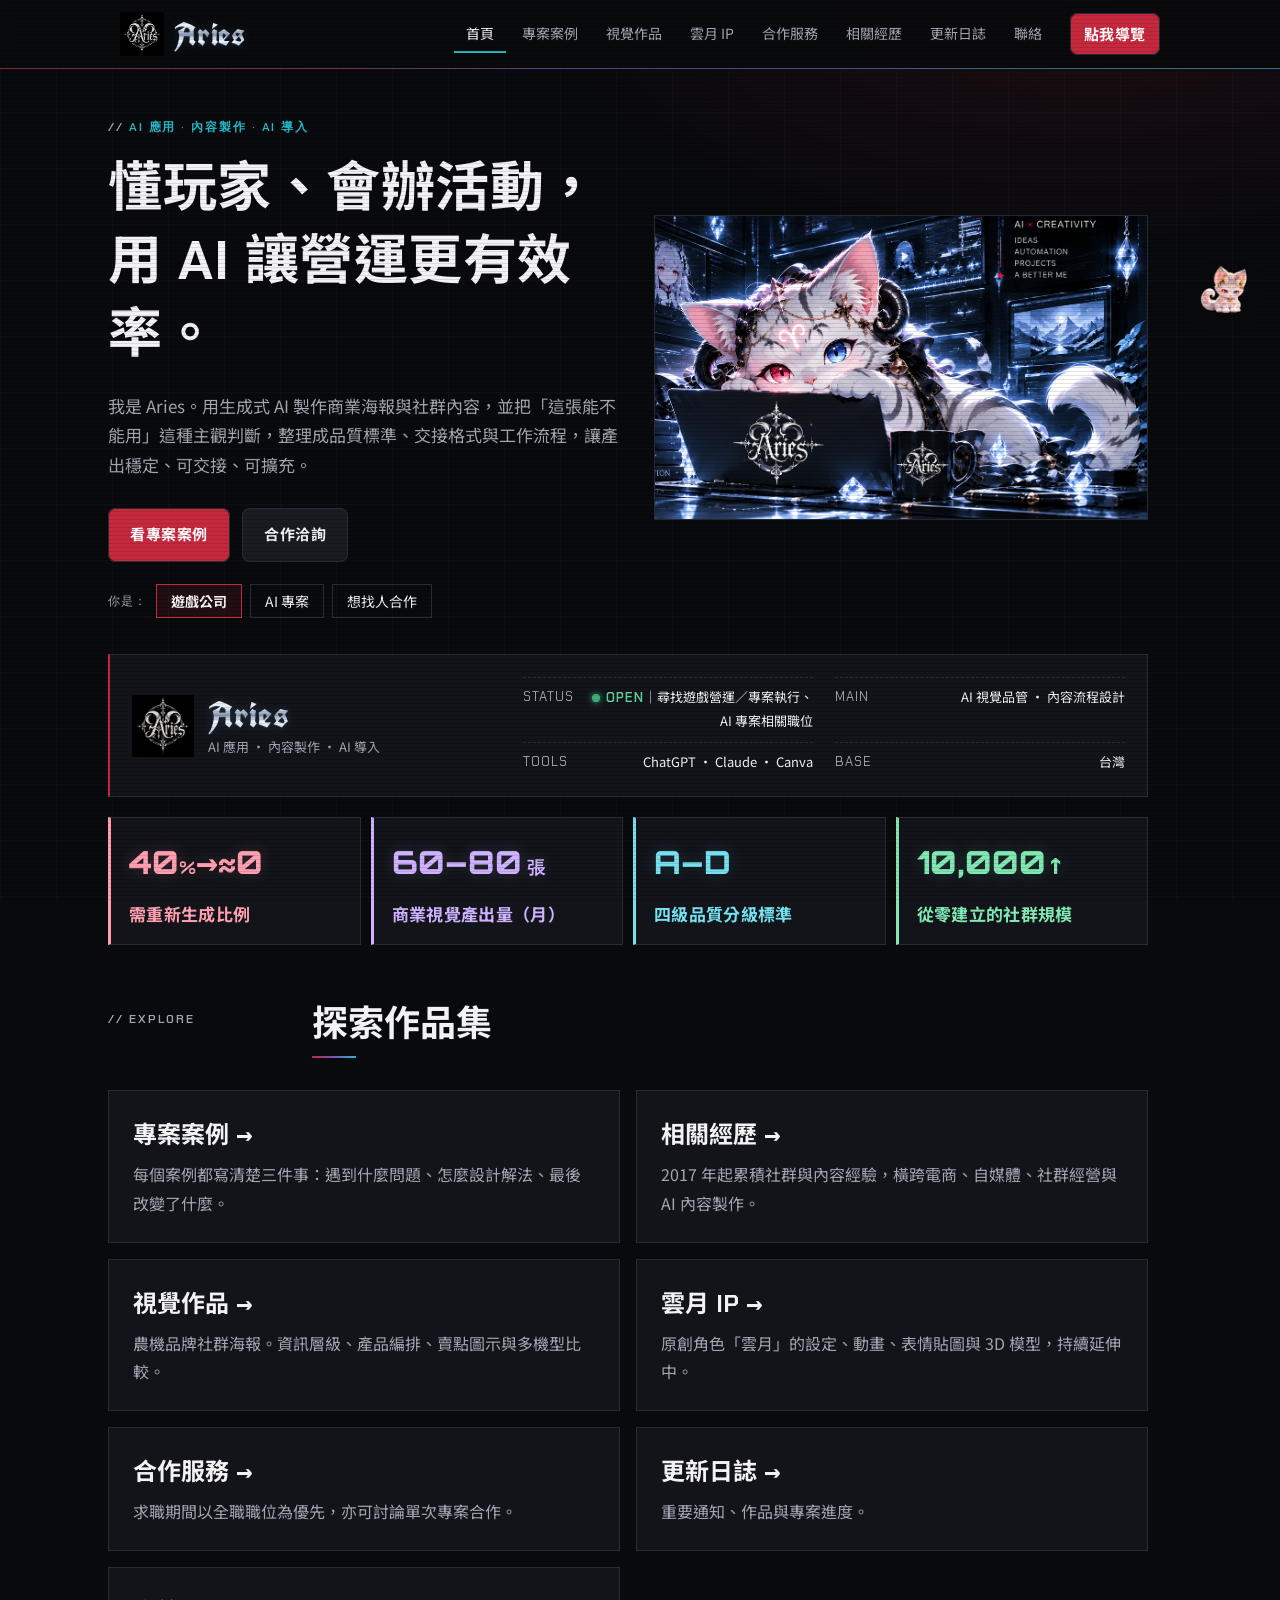
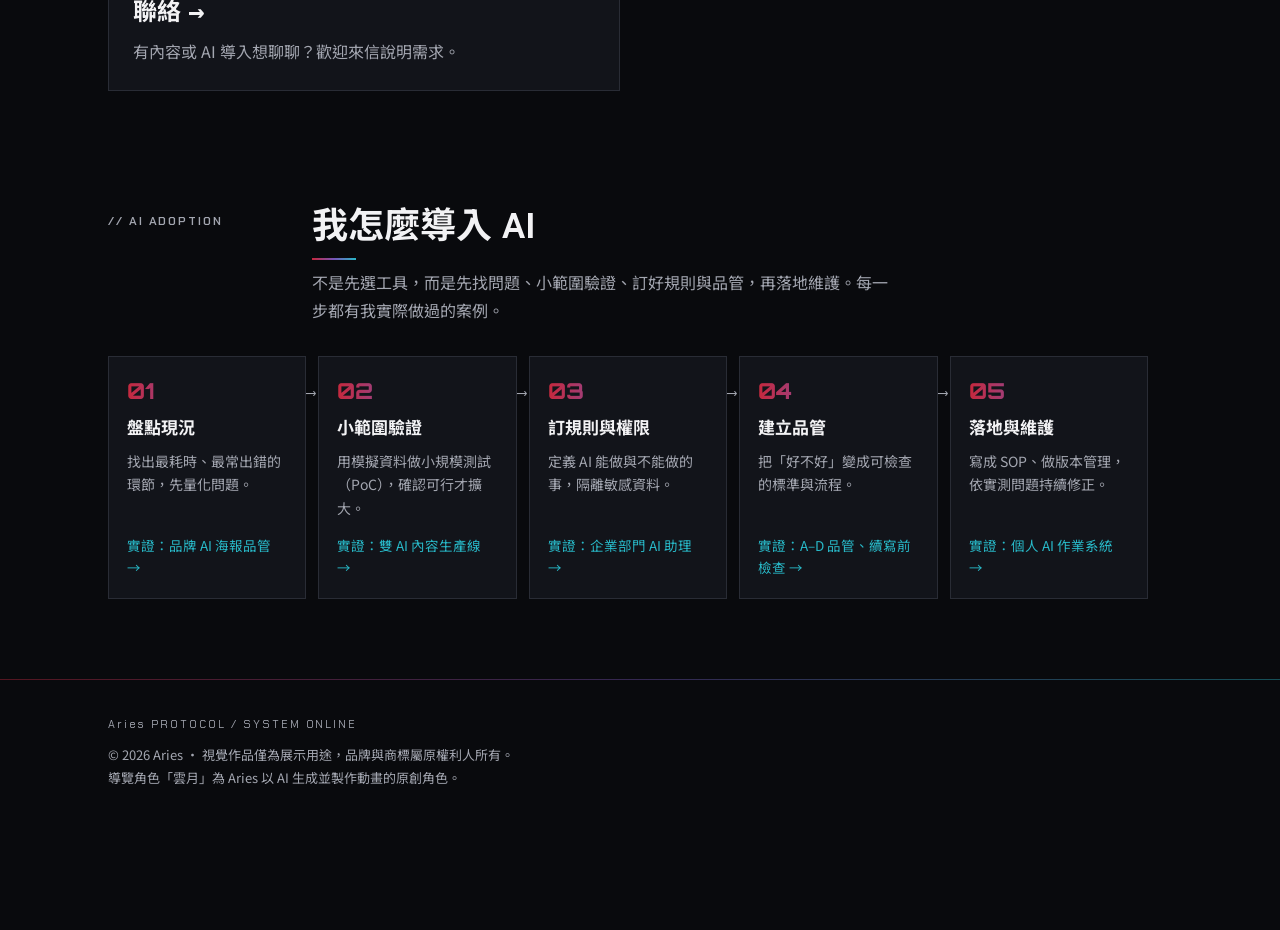
==== commit 7af5e3fb: "Turn lab page into Yunyue IP page and refresh update log Co-Authored-By: Claude Opus 5.5 <noreply@an" ====
--- a/index.html
+++ b/index.html
@@ -46,7 +46,7 @@
       <a href="/" aria-current="page">首頁</a>
       <a href="/cases.html">專案案例</a>
       <a href="/works.html">視覺作品</a>
-      <a href="/lab.html" data-lab-link>實驗室</a>
+      <a href="/lab.html" data-lab-link>雲月 IP</a>
       <a href="/services.html">合作服務</a>
       <a href="/about.html">相關經歷</a>
       <a href="/updates.html">更新日誌</a>
@@ -114,7 +114,7 @@
       </ol>
     </section>
 
-    <section class="block" id="explore" aria-labelledby="explore-title"><div class="sec-head"><p class="label">Explore</p><div><h2 id="explore-title">探索作品集</h2></div></div><div class="page-grid"><a class="page-card" data-page="cases" href="/cases.html"><strong>專案案例 →</strong><p>每個案例都寫清楚三件事：遇到什麼問題、怎麼設計解法、最後改變了什麼。</p></a><a class="page-card" data-page="works" href="/works.html"><strong>視覺作品 →</strong><p>農機品牌社群海報。資訊層級、產品編排、賣點圖示與多機型比較。</p></a><a class="page-card" data-page="lab" href="/lab.html"><strong>實驗室 →</strong><p>原創角色與互動實驗。</p></a><a class="page-card" data-page="services" href="/services.html"><strong>合作服務 →</strong><p>求職期間以全職職位為優先，亦可討論單次專案合作。</p></a><a class="page-card" data-page="about" href="/about.html"><strong>相關經歷 →</strong><p>2017 年起累積社群與內容經驗，橫跨電商、自媒體、社群經營與 AI 內容製作。</p></a><a class="page-card" data-page="updates" href="/updates.html"><strong>更新日誌 →</strong><p>重要通知、作品與專案進度。</p></a><a class="page-card" data-page="contact" href="/contact.html"><strong>聯絡 →</strong><p>有內容或 AI 導入想聊聊？歡迎來信說明需求。</p></a></div></section></div></main>
+    <section class="block" id="explore" aria-labelledby="explore-title"><div class="sec-head"><p class="label">Explore</p><div><h2 id="explore-title">探索作品集</h2></div></div><div class="page-grid"><a class="page-card" data-page="cases" href="/cases.html"><strong>專案案例 →</strong><p>每個案例都寫清楚三件事：遇到什麼問題、怎麼設計解法、最後改變了什麼。</p></a><a class="page-card" data-page="works" href="/works.html"><strong>視覺作品 →</strong><p>農機品牌社群海報。資訊層級、產品編排、賣點圖示與多機型比較。</p></a><a class="page-card" data-page="lab" href="/lab.html"><strong>雲月 IP →</strong><p>原創角色「雲月」的設定、動畫、表情貼圖與 3D 模型，持續延伸中。</p></a><a class="page-card" data-page="services" href="/services.html"><strong>合作服務 →</strong><p>求職期間以全職職位為優先，亦可討論單次專案合作。</p></a><a class="page-card" data-page="about" href="/about.html"><strong>相關經歷 →</strong><p>2017 年起累積社群與內容經驗，橫跨電商、自媒體、社群經營與 AI 內容製作。</p></a><a class="page-card" data-page="updates" href="/updates.html"><strong>更新日誌 →</strong><p>重要通知、作品與專案進度。</p></a><a class="page-card" data-page="contact" href="/contact.html"><strong>聯絡 →</strong><p>有內容或 AI 導入想聊聊？歡迎來信說明需求。</p></a></div></section></div></main>
 <footer><div class="wrap"><div class="protocol">Aries PROTOCOL / SYSTEM ONLINE</div>© 2026 Aries · 視覺作品僅為展示用途，品牌與商標屬原權利人所有。<br>導覽角色「雲月」為 Aries 以 AI 生成並製作動畫的原創角色。</div></footer>
 
 <aside class="pet" id="pet" aria-label="導覽角色雲月">
--- a/site.css
+++ b/site.css
@@ -593,3 +593,38 @@
 .method a:hover,.method a:focus-visible{text-decoration:underline}
 @media(max-width:1100px){.method{grid-template-columns:repeat(2,minmax(0,1fr))}.method li::after{content:none}}
 @media(max-width:600px){.method{grid-template-columns:1fr}}
+
+.code-link{margin-top:12px;display:flex;gap:12px}.code-link a{color:var(--cyan);font-size:14px}
+.demo-panel{display:grid;gap:12px}.demo-gif{display:block;width:100%;max-width:704px;height:auto;border:1px solid var(--line)}
+
+/* 雲月 IP 案例 */
+.yy-gallery{display:grid;grid-template-columns:repeat(2,minmax(0,1fr));gap:16px}
+.yy-gallery figure{margin:0;display:grid;gap:8px;min-width:0}
+.yy-gallery img{display:block;width:100%;height:auto;border:1px solid var(--line)}
+.yy-gallery figcaption{font-size:13px;color:var(--muted)}
+.yy-wide{grid-column:1/-1}
+.yy-3d-stage{position:relative;display:grid;gap:10px;align-content:start;background:#22213a;border:1px solid var(--line);padding:10px}
+.yy-3d-pair{display:grid;grid-template-columns:1fr 1fr;gap:6px}
+.yy-3d-pair img{border:0}
+.yy-3d-load{justify-self:center}
+.yy-mv{width:100%;height:360px;background:#22213a;--poster-color:transparent}
+@media(max-width:700px){.yy-gallery{grid-template-columns:1fr}.yy-mv{height:300px}}
+
+/* 雲月 IP 頁 */
+.yy-ip{display:grid;gap:18px}
+.yy-intro{display:grid;grid-template-columns:minmax(0,1fr) minmax(0,1.2fr);gap:24px;align-items:center}
+.yy-intro img{width:100%;height:auto;display:block}
+.yy-intro h3{margin:0 0 12px}
+.yy-facts{margin:0;display:grid;gap:10px}
+.yy-facts div{display:grid;grid-template-columns:56px 1fr;gap:12px}
+.yy-facts dt{color:var(--cyan);font-size:14px}
+.yy-facts dd{margin:0;color:#C9CBD2;line-height:1.7}
+.yy-note{margin:16px 0 0;font-size:14px;color:var(--muted)}
+.yy-note a{color:var(--cyan)}
+.yy-h{font-size:20px;margin:18px 0 0}
+.yy-fig{margin:0;display:grid;gap:10px}
+.yy-fig > img{width:100%;max-width:680px;height:auto;display:block;justify-self:center}
+.yy-fig figcaption{font-size:13px;color:var(--muted)}
+#lab .yy-3d-stage{max-width:760px;justify-self:center;width:100%}
+#lab .yy-mv{height:440px}
+@media(max-width:820px){.yy-intro{grid-template-columns:1fr}#lab .yy-mv{height:320px}}
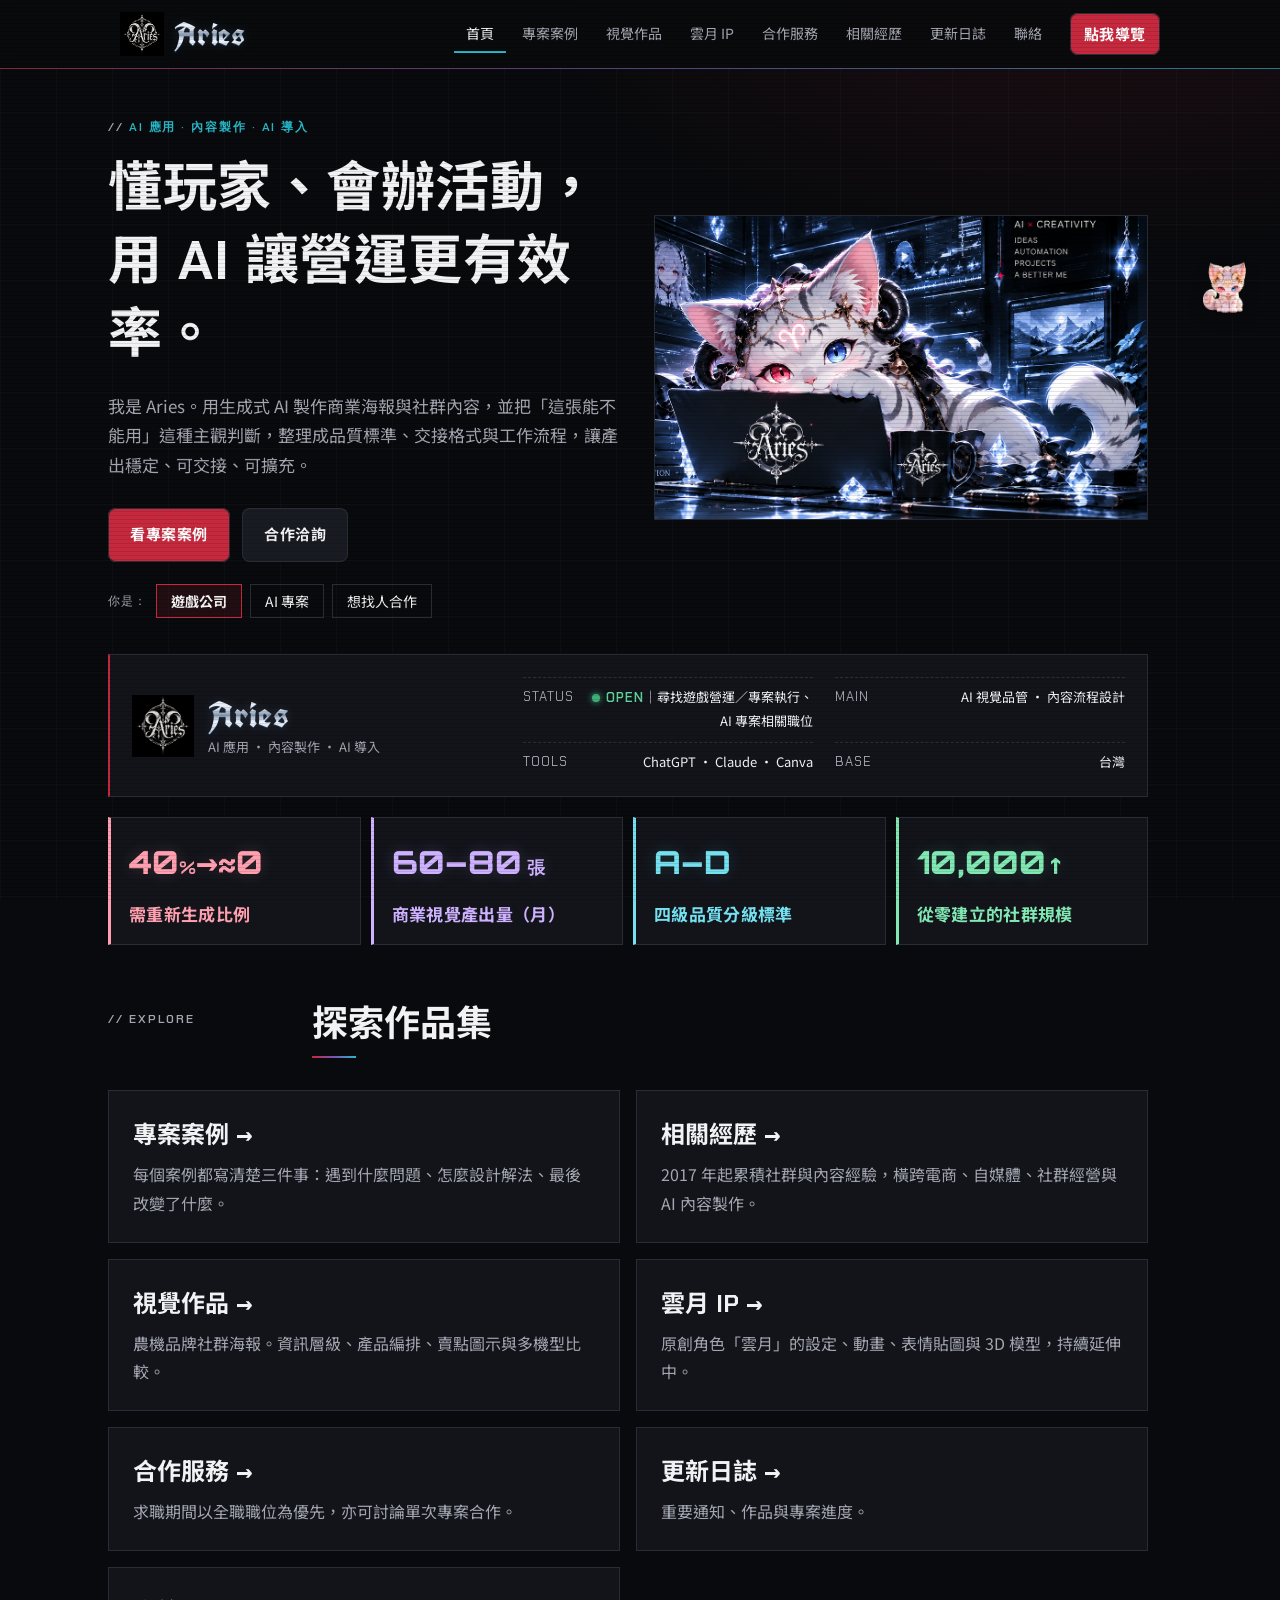
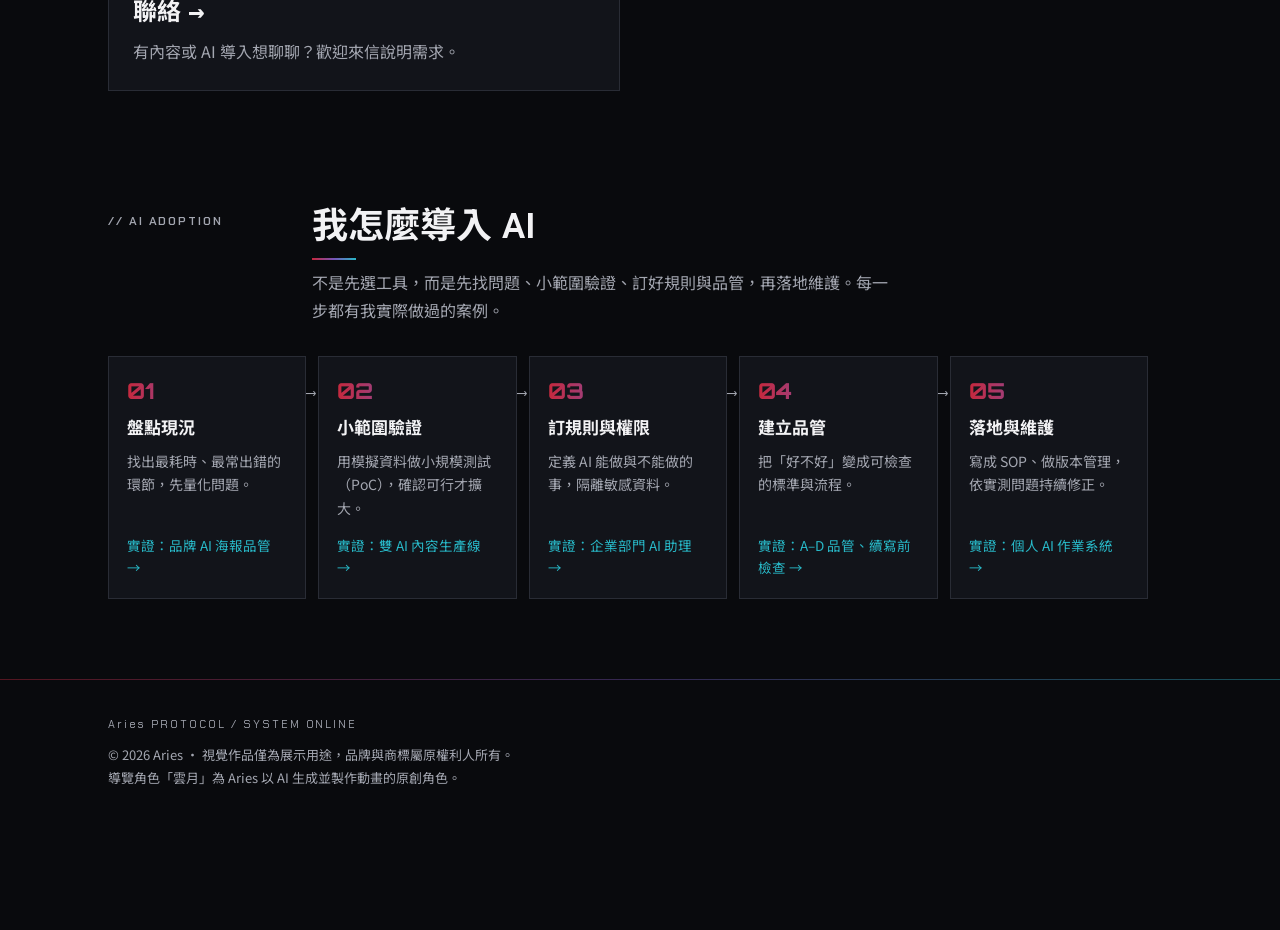
==== commit 8bf5a652: "Version shared CSS/JS URLs to avoid stale caches after deploys Co-Authored-By: Claude Opus 5.5 <nore" ====
--- a/index.html
+++ b/index.html
@@ -29,8 +29,8 @@
 <link rel="preconnect" href="https://fonts.googleapis.com">
 <link rel="preconnect" href="https://fonts.gstatic.com" crossorigin>
 <link rel="stylesheet" href="https://fonts.googleapis.com/css2?family=UnifrakturCook:wght@700&family=Chakra+Petch:wght@500;600;700&family=Orbitron:wght@600;800&family=Noto+Sans+TC:wght@400;500;700&family=IBM+Plex+Mono:wght@400;600&display=swap">
-<link rel="stylesheet" href="/site.css">
-<link rel="stylesheet" href="/updates.css">
+<link rel="stylesheet" href="/site.css?v=15934315">
+<link rel="stylesheet" href="/updates.css?v=77e31eb7">
 <link rel="canonical" href="https://ariesrunai.github.io/">
 </head>
 <body data-page="home">
@@ -131,8 +131,8 @@
   </button>
 </aside>
 
-<script src="/site.js" defer></script>
+<script src="/site.js?v=177bf41a" defer></script>
 
-<script src="/updates.js" defer></script>
+<script src="/updates.js?v=99efaf06" defer></script>
 </body>
 </html>
--- a/site.css
+++ b/site.css
@@ -628,3 +628,4 @@
 #lab .yy-3d-stage{max-width:760px;justify-self:center;width:100%}
 #lab .yy-mv{height:440px}
 @media(max-width:820px){.yy-intro{grid-template-columns:1fr}#lab .yy-mv{height:320px}}
+.yy-wip{color:#FFC979;font-weight:700}
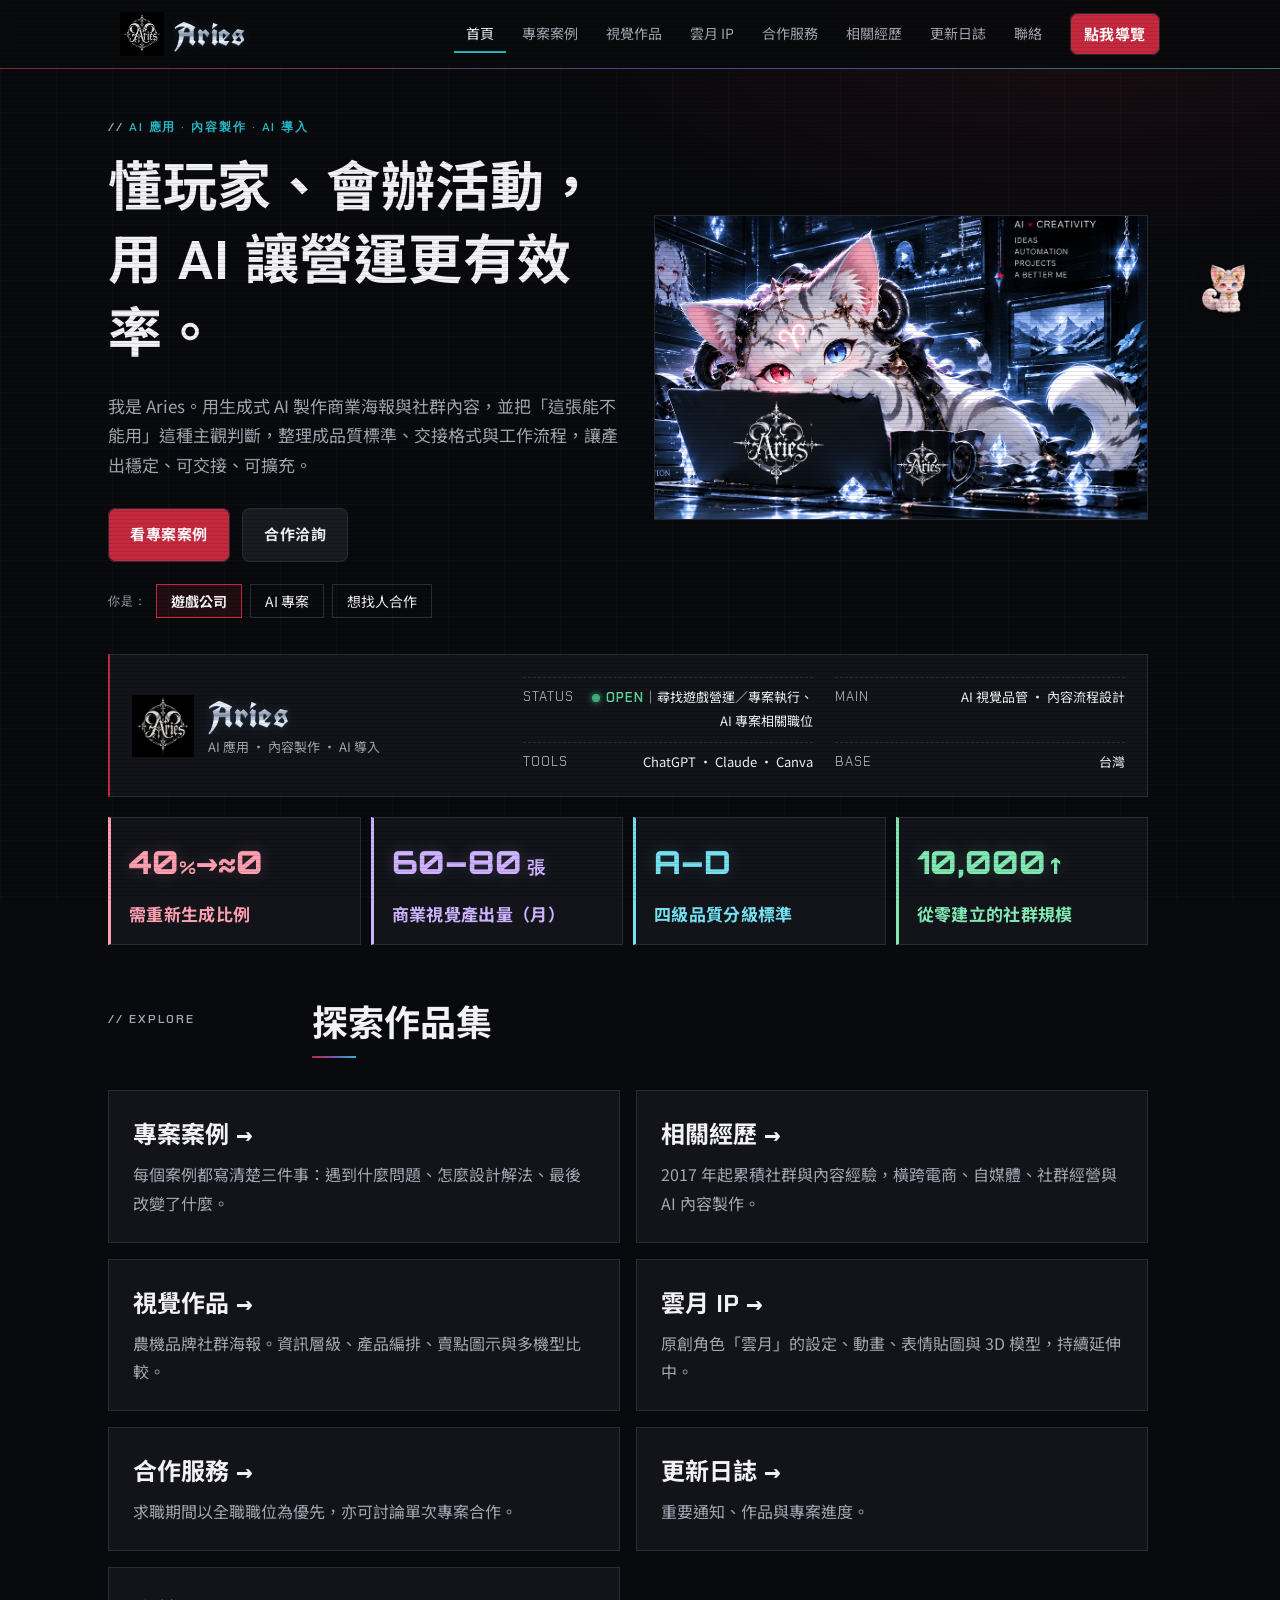
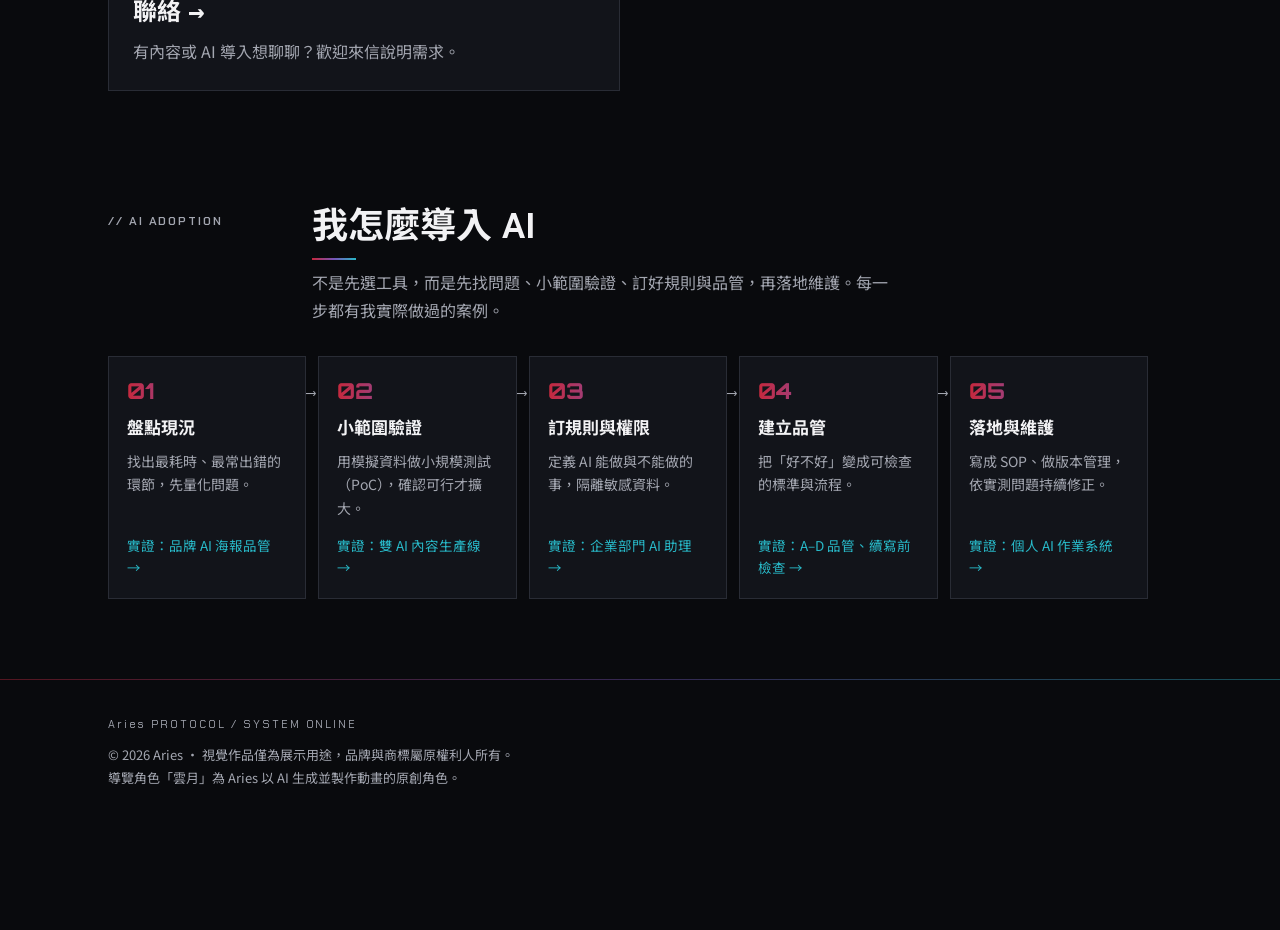
==== commit 9bc5db02: "Add GA4 interaction events for case views, audience, contact, 3D and video Co-Authored-By: Claude Op" ====
--- a/index.html
+++ b/index.html
@@ -131,7 +131,7 @@
   </button>
 </aside>
 
-<script src="/site.js?v=177bf41a" defer></script>
+<script src="/site.js?v=b552089f" defer></script>
 
 <script src="/updates.js?v=99efaf06" defer></script>
 </body>
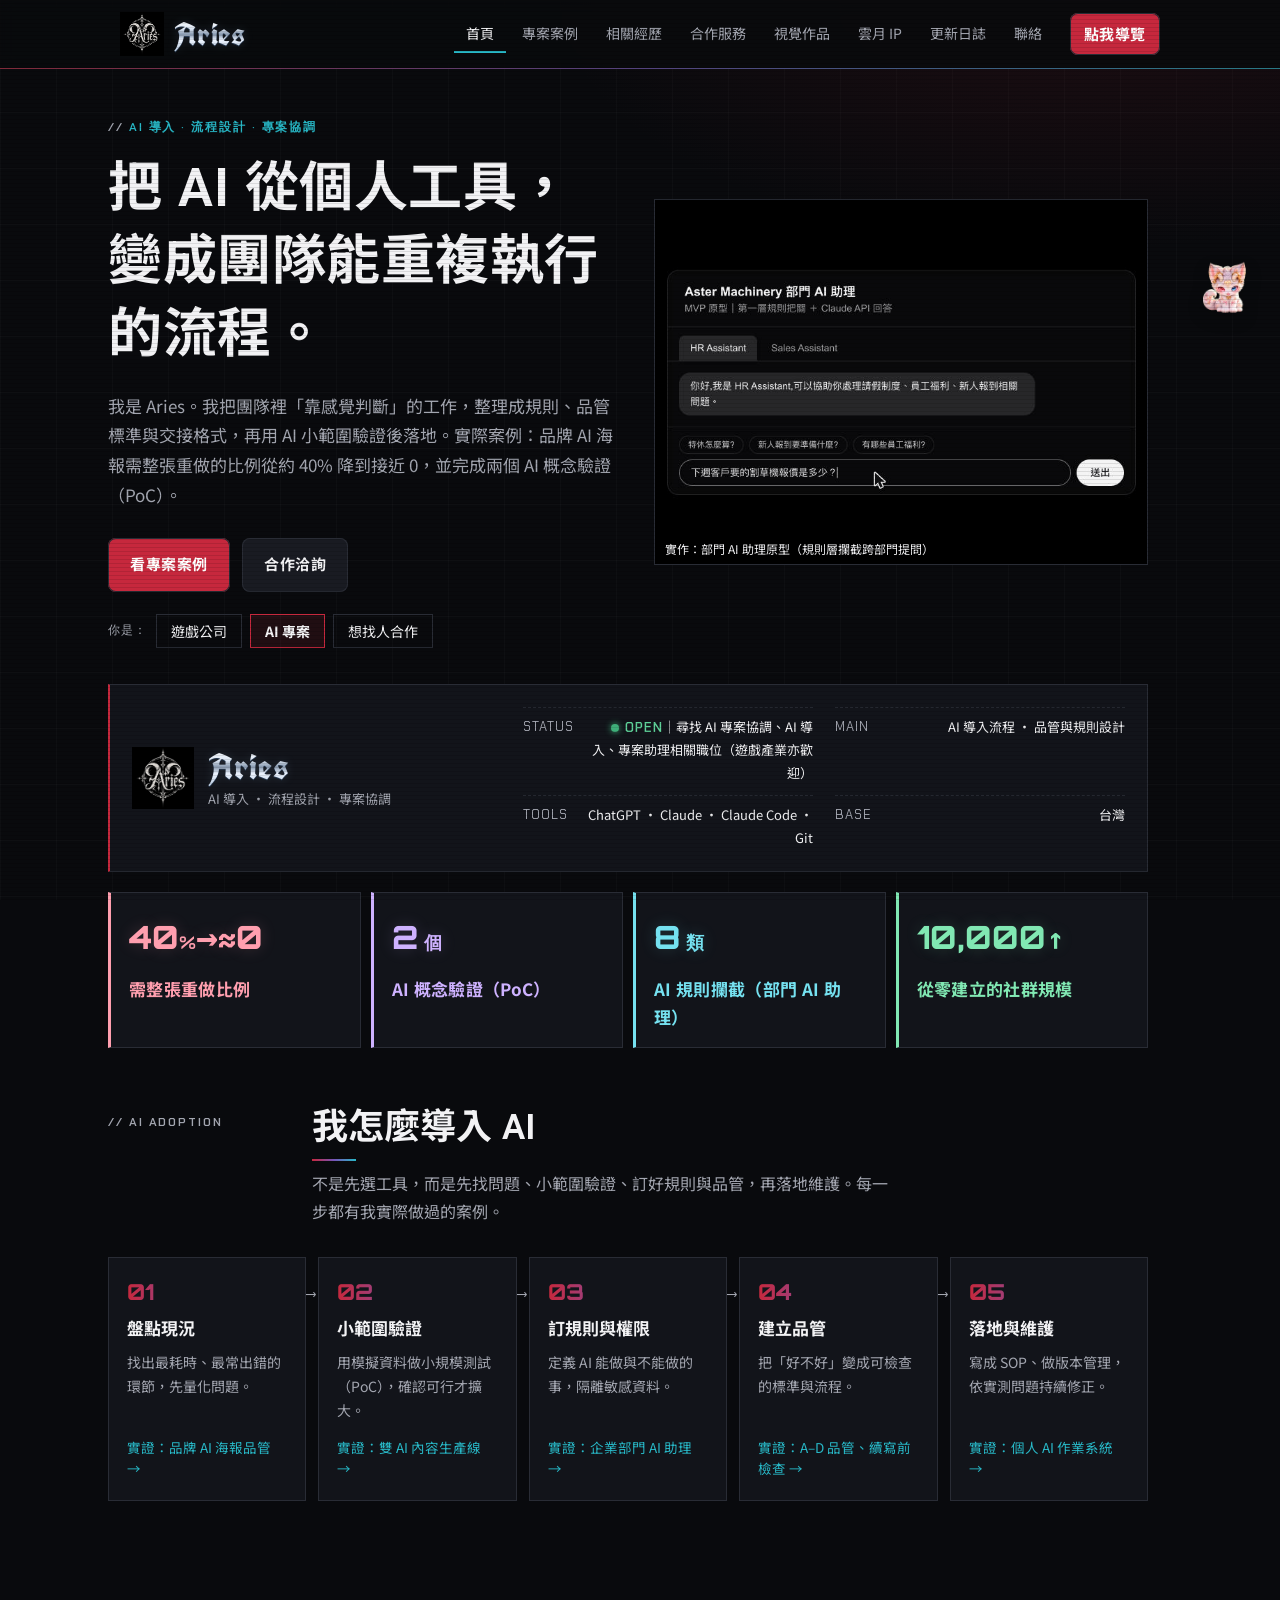
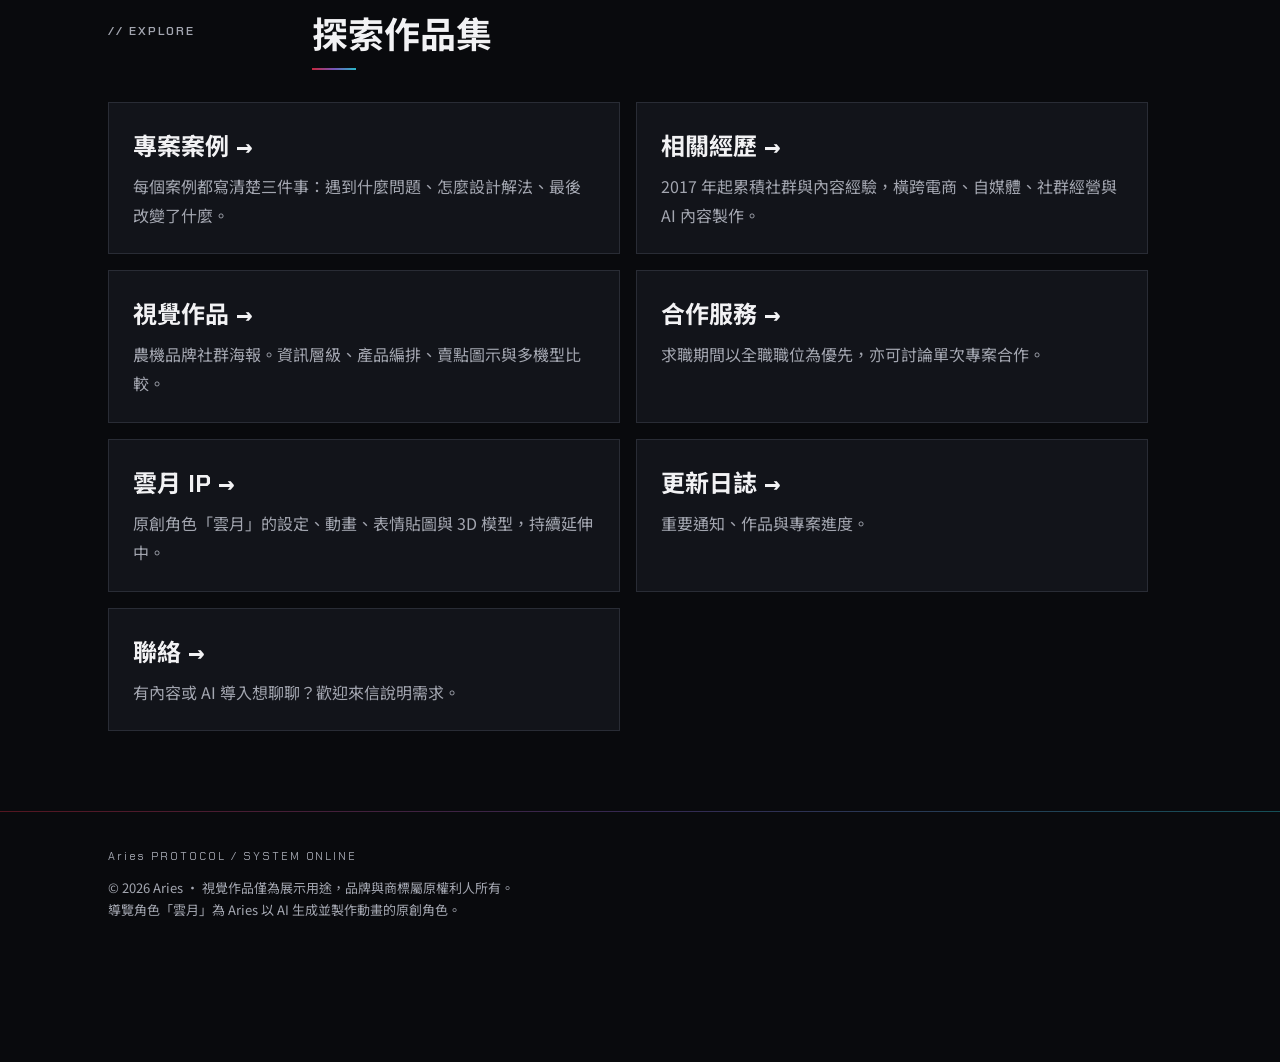
==== commit e1266742: "Reposition homepage toward AI adoption and project coordination Hero headline, lead and demo visual " ====
--- a/index.html
+++ b/index.html
@@ -29,7 +29,7 @@
 <link rel="preconnect" href="https://fonts.googleapis.com">
 <link rel="preconnect" href="https://fonts.gstatic.com" crossorigin>
 <link rel="stylesheet" href="https://fonts.googleapis.com/css2?family=UnifrakturCook:wght@700&family=Chakra+Petch:wght@500;600;700&family=Orbitron:wght@600;800&family=Noto+Sans+TC:wght@400;500;700&family=IBM+Plex+Mono:wght@400;600&display=swap">
-<link rel="stylesheet" href="/site.css?v=15934315">
+<link rel="stylesheet" href="/site.css?v=ea7a9439">
 <link rel="stylesheet" href="/updates.css?v=77e31eb7">
 <link rel="canonical" href="https://ariesrunai.github.io/">
 </head>
@@ -45,10 +45,10 @@
     <nav aria-label="頁面導覽">
       <a href="/" aria-current="page">首頁</a>
       <a href="/cases.html">專案案例</a>
+      <a href="/about.html">相關經歷</a>
+      <a href="/services.html">合作服務</a>
       <a href="/works.html">視覺作品</a>
       <a href="/lab.html" data-lab-link>雲月 IP</a>
-      <a href="/services.html">合作服務</a>
-      <a href="/about.html">相關經歷</a>
       <a href="/updates.html">更新日誌</a>
       <a href="/contact.html">聯絡</a>
     </nav>
@@ -61,39 +61,40 @@
   <div class="wrap">
     <section id="hero" class="hero" aria-label="Aries 首頁介紹">
       <div class="hero-copy">
-        <p class="label">AI 應用 · 內容製作 · AI 導入</p>
-        <h1 style="margin-top:14px">懂玩家、會辦活動，<br>用 AI 讓營運更有效率。</h1>
-        <p class="lead">我是 Aries。用生成式 AI 製作商業海報與社群內容，並把「這張能不能用」這種主觀判斷，整理成品質標準、交接格式與工作流程，讓產出穩定、可交接、可擴充。</p>
+        <p class="label">AI 導入 · 流程設計 · 專案協調</p>
+        <h1 style="margin-top:14px">把 AI 從個人工具，<br>變成團隊能重複執行的流程。</h1>
+        <p class="lead">我是 Aries。我把團隊裡「靠感覺判斷」的工作，整理成規則、品管標準與交接格式，再用 AI 小範圍驗證後落地。實際案例：品牌 AI 海報需整張重做的比例從約 40% 降到接近 0，並完成兩個 AI 概念驗證（PoC）。</p>
         <div class="cta">
           <a class="btn primary" href="/cases.html">看專案案例</a>
           <a class="btn" href="/contact.html">合作洽詢</a>
         </div>
         <div class="aud" role="group" aria-label="依你的身分調整推薦順序">
           <span>你是：</span>
-          <button type="button" data-aud="game" aria-pressed="true">遊戲公司</button>
-          <button type="button" data-aud="ai" aria-pressed="false">AI 專案</button>
+          <button type="button" data-aud="game" aria-pressed="false">遊戲公司</button>
+          <button type="button" data-aud="ai" aria-pressed="true">AI 專案</button>
           <button type="button" data-aud="client" aria-pressed="false">想找人合作</button>
         </div>
       </div>
-      <figure class="hero-art">
-        <img src="/img/aries-banner.png" alt="雲月在掛有藍色水晶的 AI 工作室，趴在印有 Aries Logo 的筆電後方。" width="1983" height="793" fetchpriority="high">
+      <figure class="hero-art hero-demo">
+        <img src="/media/dept-ai-demo.gif" alt="部門 AI 助理原型操作畫面：Sales 助理拒答 HR 範圍的問題並轉介。" width="704" height="522" fetchpriority="high">
+        <figcaption>實作：部門 AI 助理原型（規則層攔截跨部門提問）</figcaption>
       </figure>
     </section>
       <div class="player" aria-label="個人資訊卡">
-        <div class="pc-head"><img class="personal-logo" src="/img/aries-logo.png" alt="" width="56" height="56"><div><div class="pc-name">Aries</div><div class="pc-role">AI 應用 · 內容製作 · AI 導入</div></div></div>
+        <div class="pc-head"><img class="personal-logo" src="/img/aries-logo.png" alt="" width="56" height="56"><div><div class="pc-name">Aries</div><div class="pc-role">AI 導入 · 流程設計 · 專案協調</div></div></div>
         <dl>
-          <div><dt>STATUS</dt><dd><span class="status">OPEN</span>｜尋找遊戲營運／專案執行、AI 專案相關職位</dd></div>
-          <div><dt>MAIN</dt><dd>AI 視覺品管 · 內容流程設計</dd></div>
-          <div><dt>TOOLS</dt><dd>ChatGPT · Claude · Canva</dd></div>
+          <div><dt>STATUS</dt><dd><span class="status">OPEN</span>｜尋找 AI 專案協調、AI 導入、專案助理相關職位（遊戲產業亦歡迎）</dd></div>
+          <div><dt>MAIN</dt><dd>AI 導入流程 · 品管與規則設計</dd></div>
+          <div><dt>TOOLS</dt><dd>ChatGPT · Claude · Claude Code · Git</dd></div>
           <div><dt>BASE</dt><dd>台灣</dd></div>
         </dl>
       </div>
 
 
     <div class="stats" role="list">
-      <div class="stat" role="listitem"><div class="n">40<small>%</small>→≈0</div><p>需重新生成比例</p></div>
-      <div class="stat" role="listitem"><div class="n">60–80<small> 張</small></div><p>商業視覺產出量（月）</p></div>
-      <div class="stat" role="listitem"><div class="n">A–D</div><p>四級品質分級標準</p></div>
+      <div class="stat" role="listitem"><div class="n">40<small>%</small>→≈0</div><p>需整張重做比例</p></div>
+      <div class="stat" role="listitem"><div class="n">2<small> 個</small></div><p>AI 概念驗證（PoC）</p></div>
+      <div class="stat" role="listitem"><div class="n">8<small> 類</small></div><p>AI 規則攔截（部門 AI 助理）</p></div>
       <div class="stat" role="listitem"><div class="n" aria-label="10,000 人以上，社群成長"><span>10,000</span><span class="stat-up" aria-hidden="true">↑</span></div><p>從零建立的社群規模</p></div>
     </div>
 
@@ -131,7 +132,7 @@
   </button>
 </aside>
 
-<script src="/site.js?v=b552089f" defer></script>
+<script src="/site.js?v=dc855c20" defer></script>
 
 <script src="/updates.js?v=99efaf06" defer></script>
 </body>
--- a/site.css
+++ b/site.css
@@ -629,3 +629,8 @@
 #lab .yy-mv{height:440px}
 @media(max-width:820px){.yy-intro{grid-template-columns:1fr}#lab .yy-mv{height:320px}}
 .yy-wip{color:#FFC979;font-weight:700}
+
+/* 首屏改為部門 AI 助理實作錄影（2026-10-27） */
+.hero-demo{aspect-ratio:704/522;background:#000}
+.hero-demo img{position:static;width:100%;height:100%;max-width:100%;object-fit:contain}
+.hero-demo figcaption{position:absolute;left:0;right:0;bottom:0;padding:6px 10px;font-size:12px;line-height:1.5;background:rgba(0,0,0,.65);color:var(--fg)}
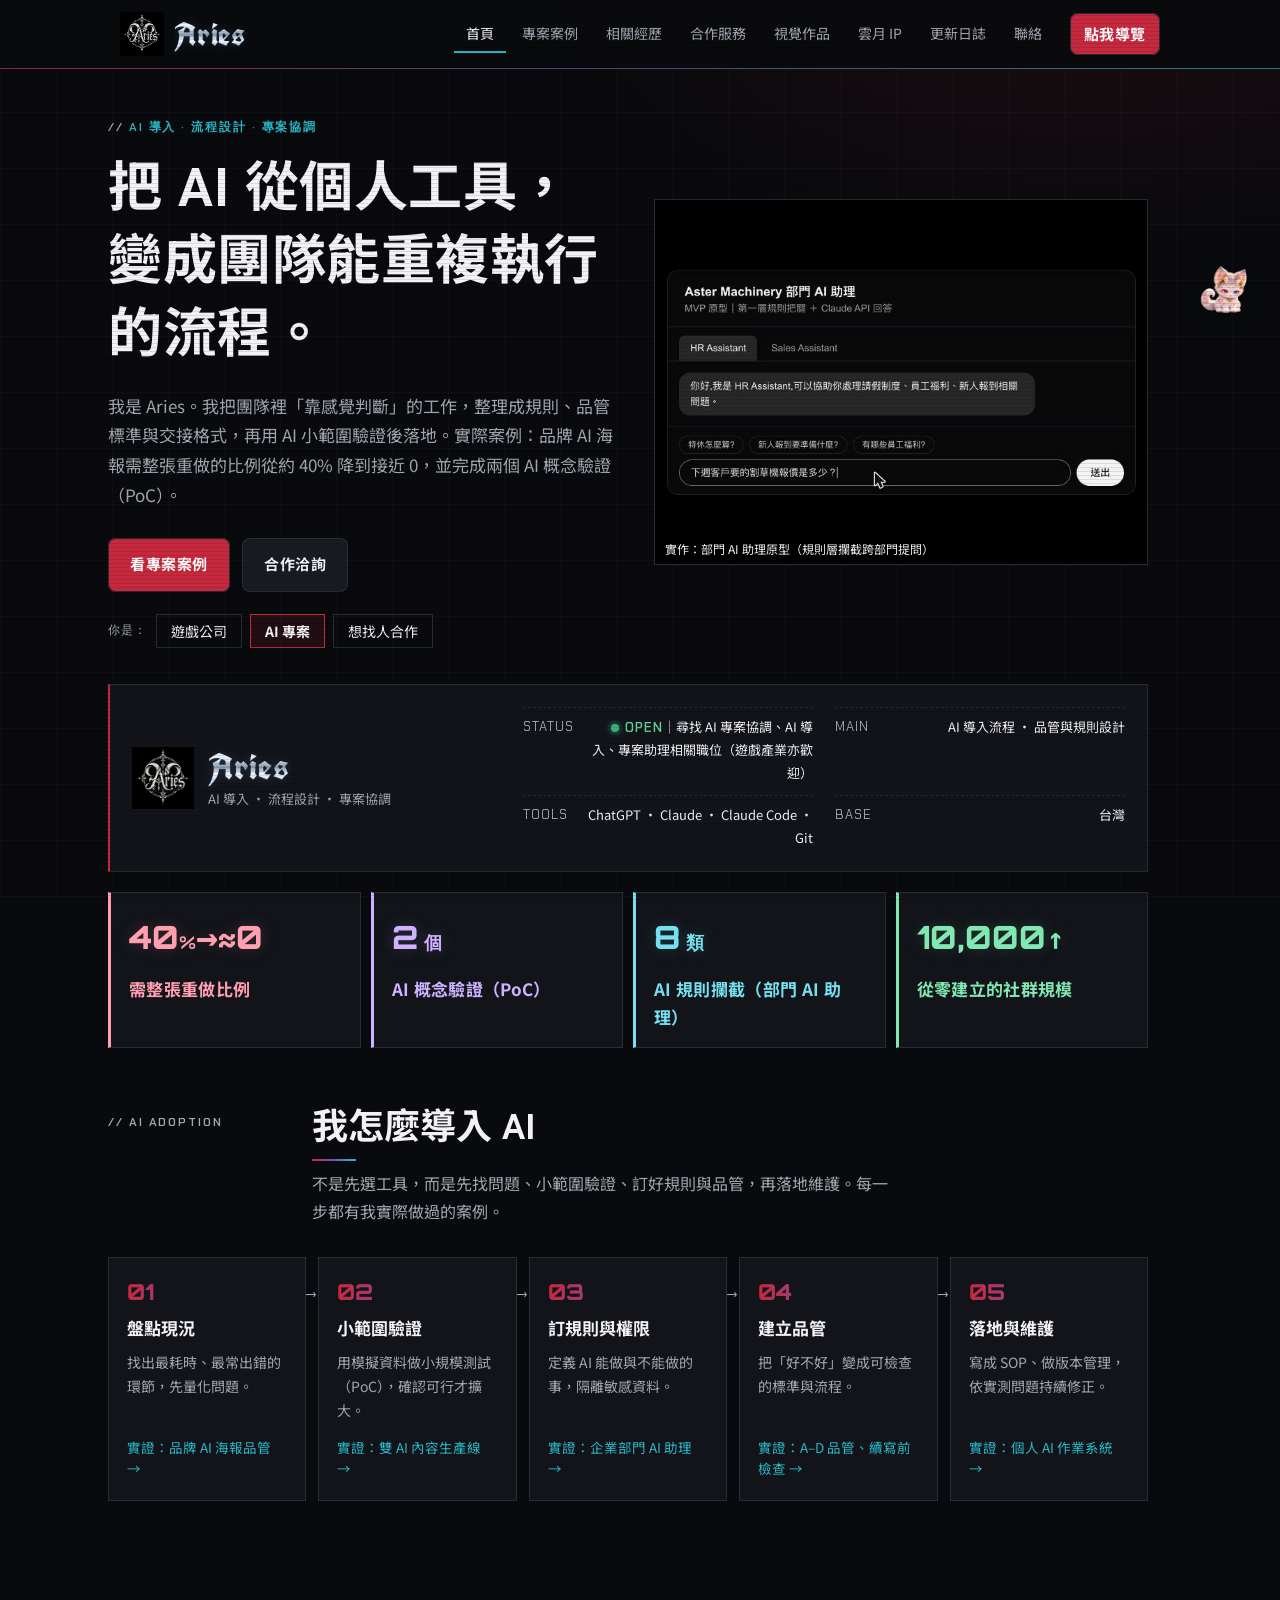
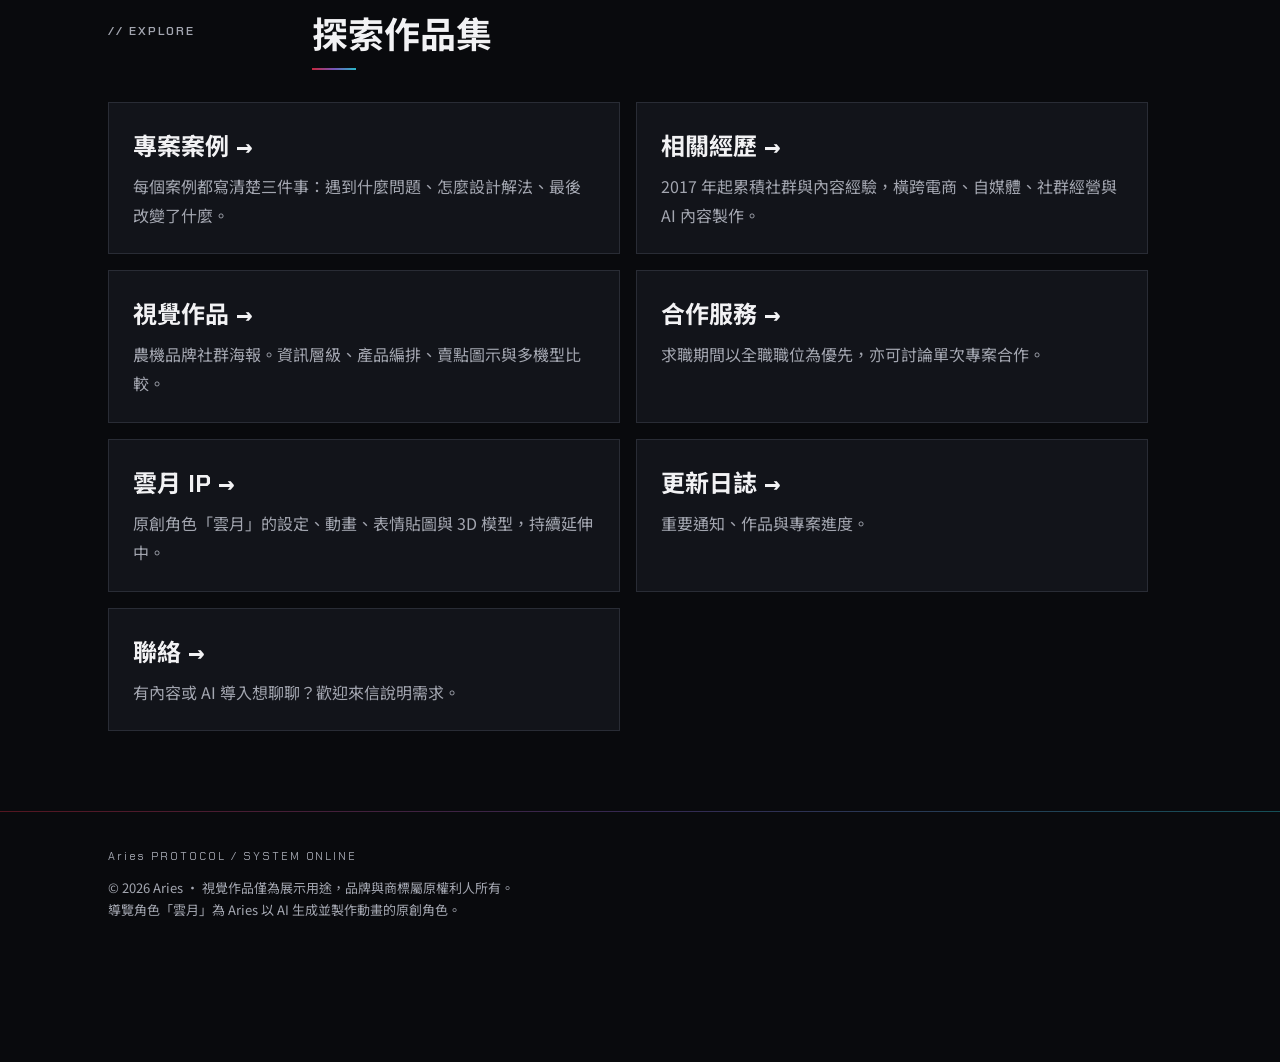
==== commit 97a54fc8: "首頁主標：「流程。」不拆行（手機寬度斷字修正） Co-Authored-By: Claude Opus 5.5 <noreply@anthropic.com> Claude-Session: http" ====
--- a/index.html
+++ b/index.html
@@ -29,7 +29,7 @@
 <link rel="preconnect" href="https://fonts.googleapis.com">
 <link rel="preconnect" href="https://fonts.gstatic.com" crossorigin>
 <link rel="stylesheet" href="https://fonts.googleapis.com/css2?family=UnifrakturCook:wght@700&family=Chakra+Petch:wght@500;600;700&family=Orbitron:wght@600;800&family=Noto+Sans+TC:wght@400;500;700&family=IBM+Plex+Mono:wght@400;600&display=swap">
-<link rel="stylesheet" href="/site.css?v=ea7a9439">
+<link rel="stylesheet" href="/site.css?v=0f8eaf03">
 <link rel="stylesheet" href="/updates.css?v=77e31eb7">
 <link rel="canonical" href="https://ariesrunai.github.io/">
 </head>
@@ -62,7 +62,7 @@
     <section id="hero" class="hero" aria-label="Aries 首頁介紹">
       <div class="hero-copy">
         <p class="label">AI 導入 · 流程設計 · 專案協調</p>
-        <h1 style="margin-top:14px">把 AI 從個人工具，<br>變成團隊能重複執行的流程。</h1>
+        <h1 style="margin-top:14px">把 AI 從個人工具，<br>變成團隊能重複執行的<span class="nowrap">流程。</span></h1>
         <p class="lead">我是 Aries。我把團隊裡「靠感覺判斷」的工作，整理成規則、品管標準與交接格式，再用 AI 小範圍驗證後落地。實際案例：品牌 AI 海報需整張重做的比例從約 40% 降到接近 0，並完成兩個 AI 概念驗證（PoC）。</p>
         <div class="cta">
           <a class="btn primary" href="/cases.html">看專案案例</a>
--- a/site.css
+++ b/site.css
@@ -634,3 +634,5 @@
 .hero-demo{aspect-ratio:704/522;background:#000}
 .hero-demo img{position:static;width:100%;height:100%;max-width:100%;object-fit:contain}
 .hero-demo figcaption{position:absolute;left:0;right:0;bottom:0;padding:6px 10px;font-size:12px;line-height:1.5;background:rgba(0,0,0,.65);color:var(--fg)}
+
+.nowrap{white-space:nowrap}
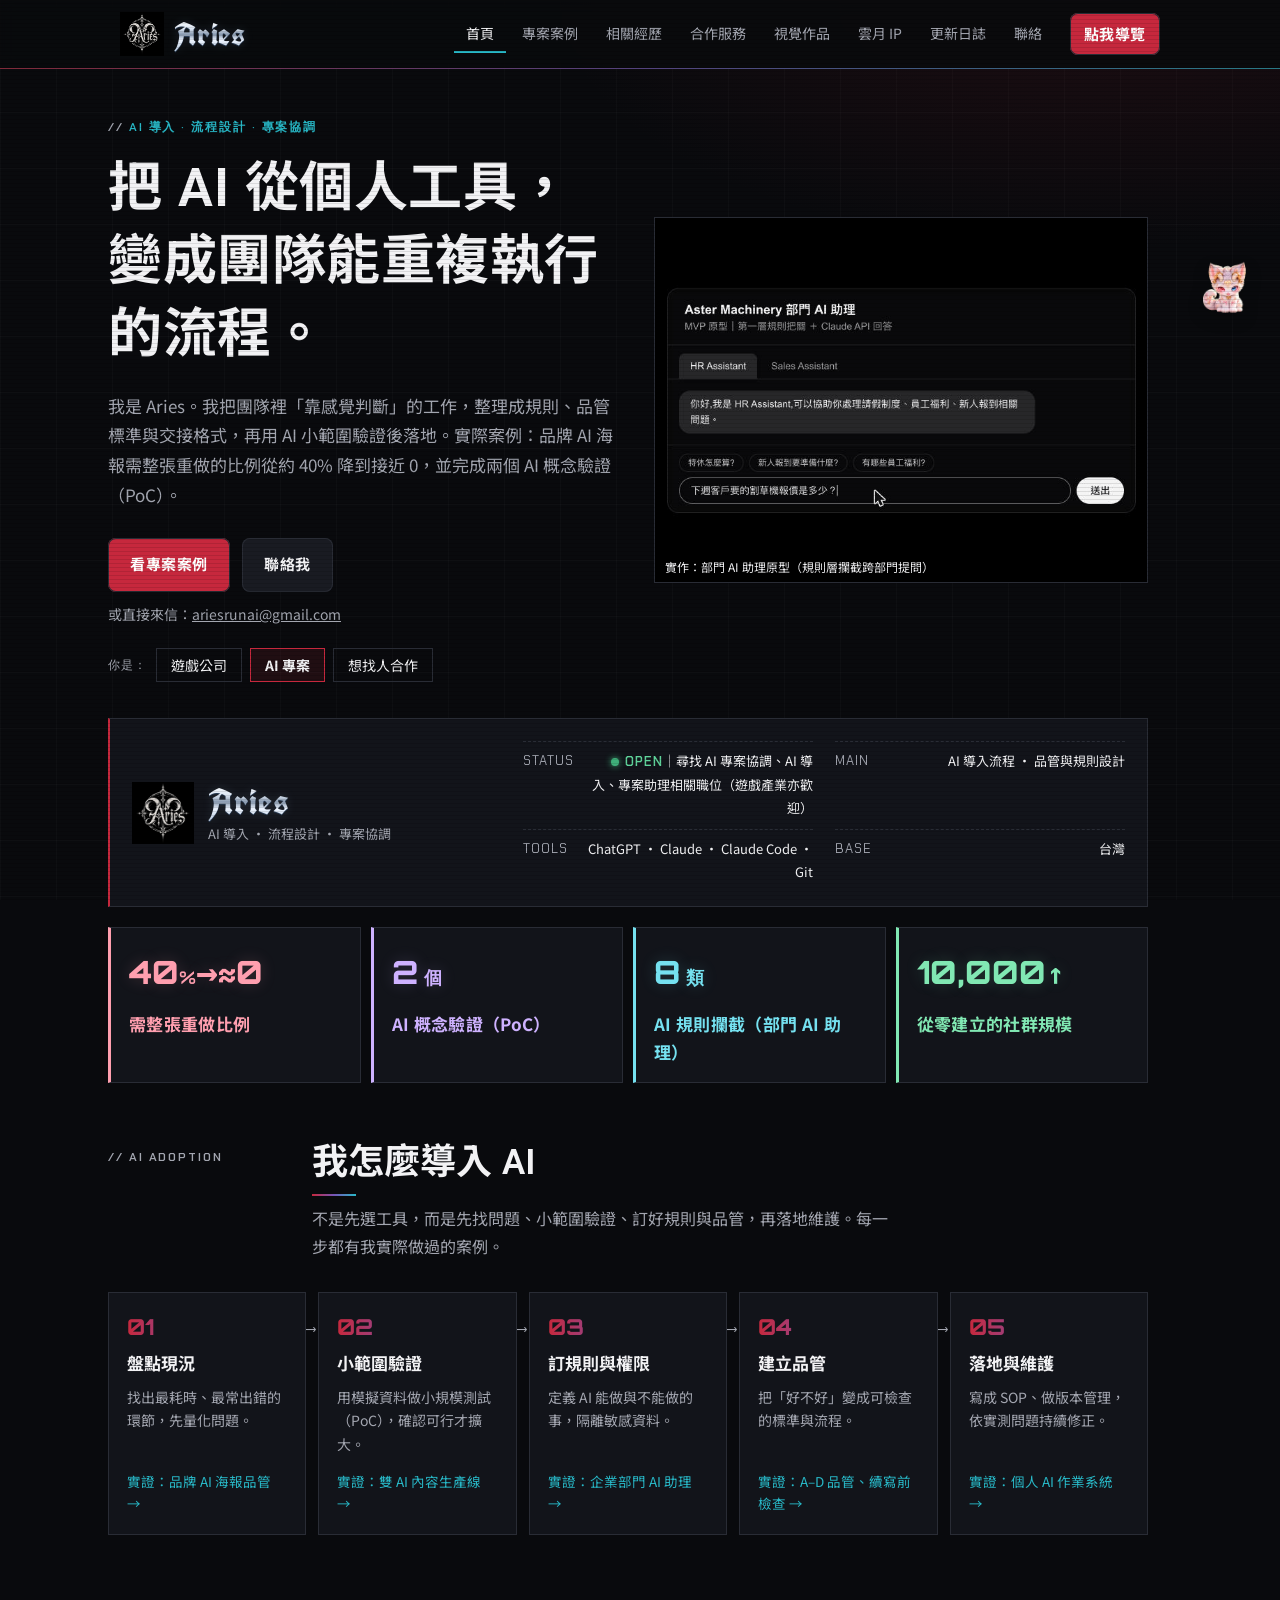
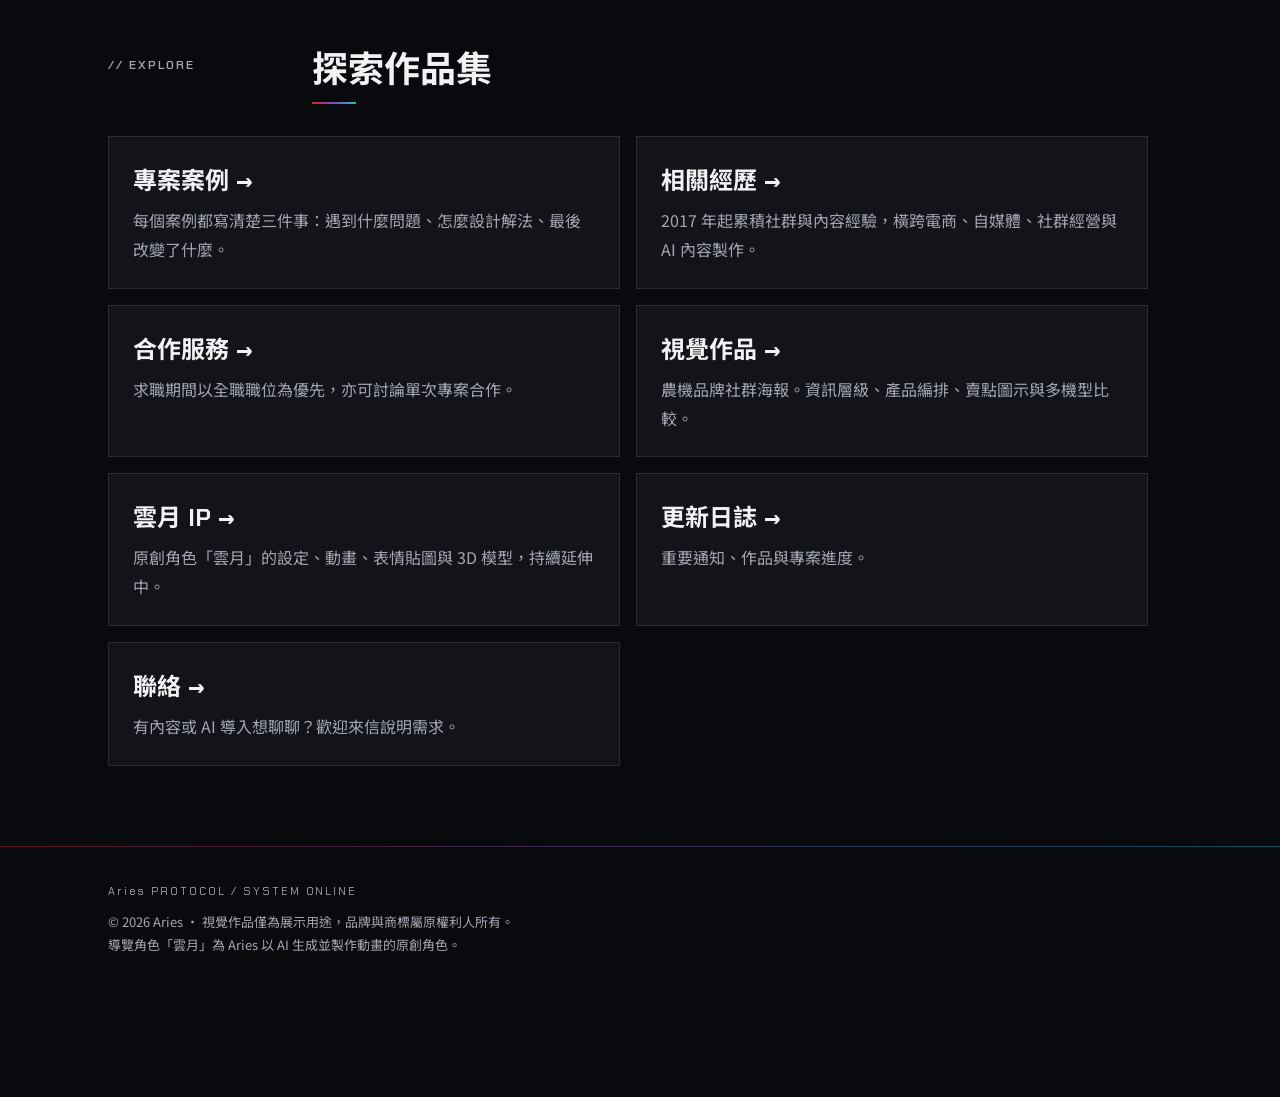
==== commit 27d75e45: "AI 身分：案例改以品牌海報品管開頭、探索區合作服務提前；首屏「合作洽詢」改「聯絡我」並露出信箱；統一「需整張重做比例」用詞 Co-Authored-By: Claude Opus 5.5 <nore" ====
--- a/index.html
+++ b/index.html
@@ -29,7 +29,7 @@
 <link rel="preconnect" href="https://fonts.googleapis.com">
 <link rel="preconnect" href="https://fonts.gstatic.com" crossorigin>
 <link rel="stylesheet" href="https://fonts.googleapis.com/css2?family=UnifrakturCook:wght@700&family=Chakra+Petch:wght@500;600;700&family=Orbitron:wght@600;800&family=Noto+Sans+TC:wght@400;500;700&family=IBM+Plex+Mono:wght@400;600&display=swap">
-<link rel="stylesheet" href="/site.css?v=0f8eaf03">
+<link rel="stylesheet" href="/site.css?v=e5c89ec7">
 <link rel="stylesheet" href="/updates.css?v=77e31eb7">
 <link rel="canonical" href="https://ariesrunai.github.io/">
 </head>
@@ -66,8 +66,9 @@
         <p class="lead">我是 Aries。我把團隊裡「靠感覺判斷」的工作，整理成規則、品管標準與交接格式，再用 AI 小範圍驗證後落地。實際案例：品牌 AI 海報需整張重做的比例從約 40% 降到接近 0，並完成兩個 AI 概念驗證（PoC）。</p>
         <div class="cta">
           <a class="btn primary" href="/cases.html">看專案案例</a>
-          <a class="btn" href="/contact.html">合作洽詢</a>
+          <a class="btn" href="/contact.html">聯絡我</a>
         </div>
+        <p class="cta-mail">或直接來信：<a href="mailto:ariesrunai@gmail.com">ariesrunai@gmail.com</a></p>
         <div class="aud" role="group" aria-label="依你的身分調整推薦順序">
           <span>你是：</span>
           <button type="button" data-aud="game" aria-pressed="false">遊戲公司</button>
@@ -132,7 +133,7 @@
   </button>
 </aside>
 
-<script src="/site.js?v=dc855c20" defer></script>
+<script src="/site.js?v=5df769a3" defer></script>
 
 <script src="/updates.js?v=99efaf06" defer></script>
 </body>
--- a/site.css
+++ b/site.css
@@ -636,3 +636,5 @@
 .hero-demo figcaption{position:absolute;left:0;right:0;bottom:0;padding:6px 10px;font-size:12px;line-height:1.5;background:rgba(0,0,0,.65);color:var(--fg)}
 
 .nowrap{white-space:nowrap}
+.cta-mail{margin-top:10px;font-size:14px;color:var(--muted,#9aa)}
+.cta-mail a{color:inherit;text-decoration:underline}
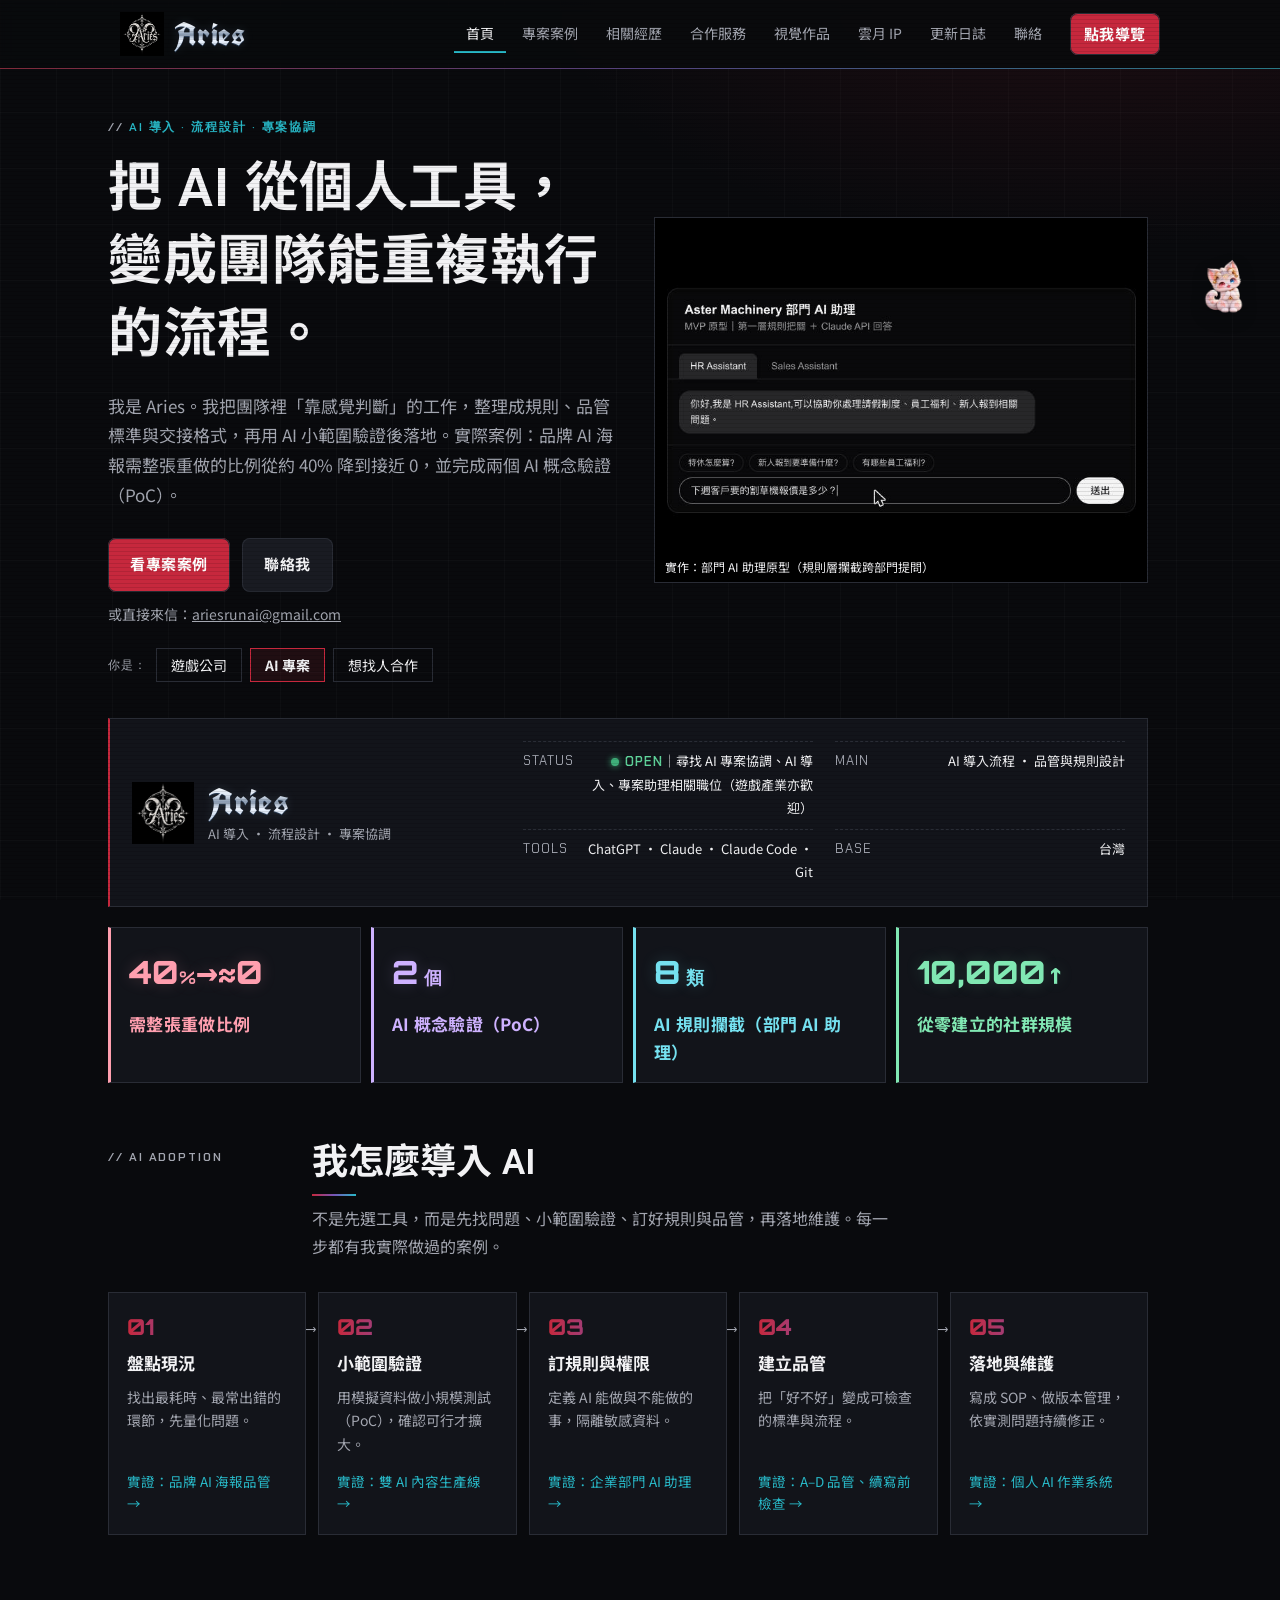
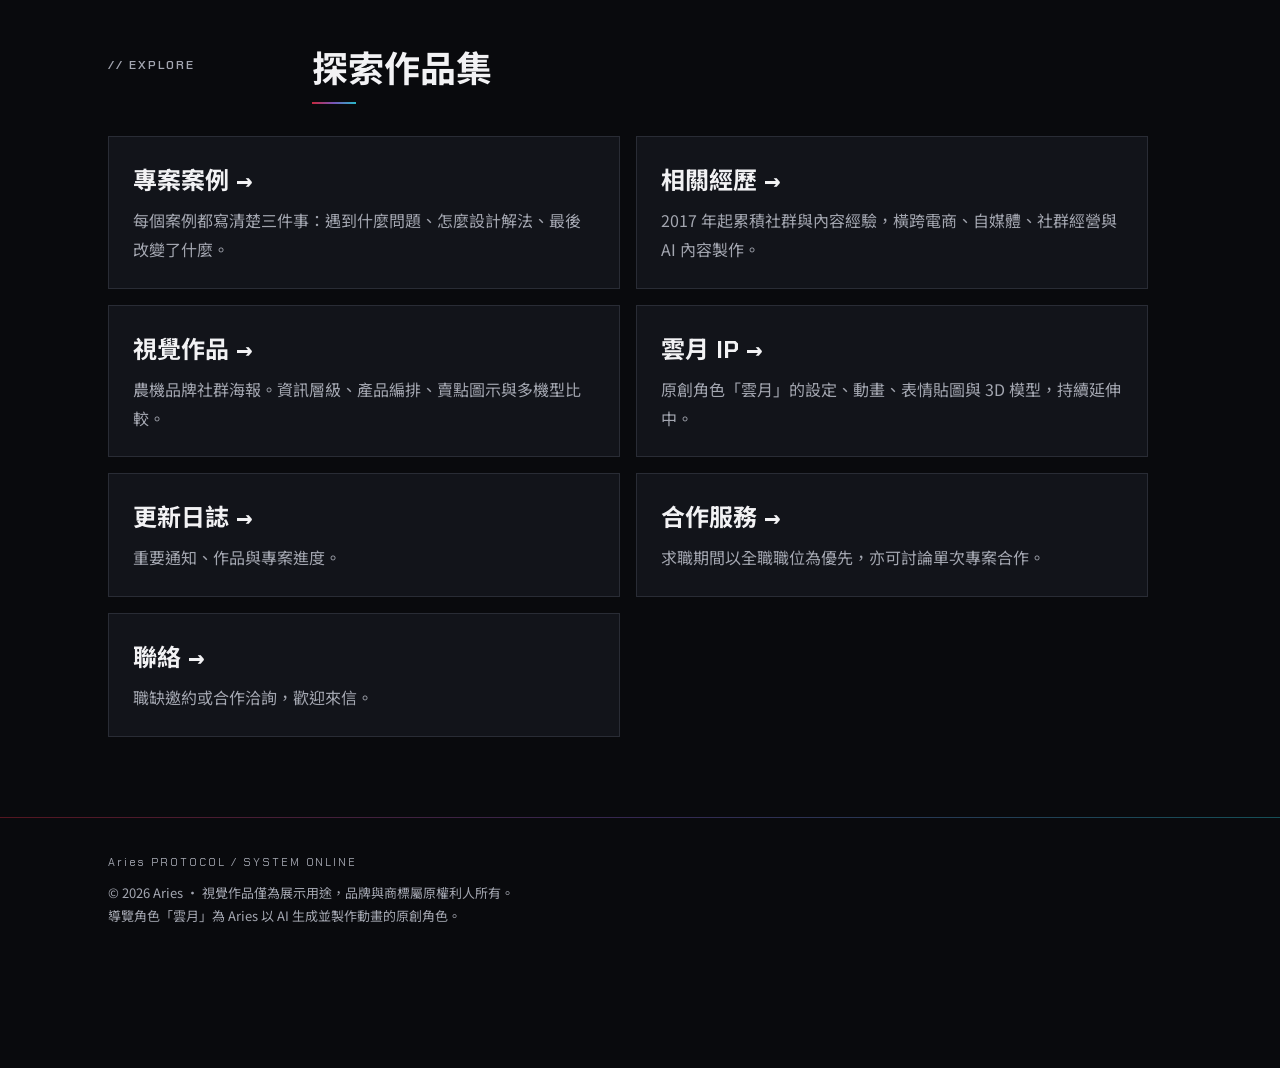
==== commit 9c22c0c7: "合作服務縮為一段說明；作品圖與品管對照圖模糊公司 Logo；部門 AI 助理補 8 類攔截與三層／兩道說明；聯絡與作品頁改職缺用語；更新日誌補 10/28 Co-Authored-By: Claude" ====
--- a/index.html
+++ b/index.html
@@ -116,7 +116,7 @@
       </ol>
     </section>
 
-    <section class="block" id="explore" aria-labelledby="explore-title"><div class="sec-head"><p class="label">Explore</p><div><h2 id="explore-title">探索作品集</h2></div></div><div class="page-grid"><a class="page-card" data-page="cases" href="/cases.html"><strong>專案案例 →</strong><p>每個案例都寫清楚三件事：遇到什麼問題、怎麼設計解法、最後改變了什麼。</p></a><a class="page-card" data-page="works" href="/works.html"><strong>視覺作品 →</strong><p>農機品牌社群海報。資訊層級、產品編排、賣點圖示與多機型比較。</p></a><a class="page-card" data-page="lab" href="/lab.html"><strong>雲月 IP →</strong><p>原創角色「雲月」的設定、動畫、表情貼圖與 3D 模型，持續延伸中。</p></a><a class="page-card" data-page="services" href="/services.html"><strong>合作服務 →</strong><p>求職期間以全職職位為優先，亦可討論單次專案合作。</p></a><a class="page-card" data-page="about" href="/about.html"><strong>相關經歷 →</strong><p>2017 年起累積社群與內容經驗，橫跨電商、自媒體、社群經營與 AI 內容製作。</p></a><a class="page-card" data-page="updates" href="/updates.html"><strong>更新日誌 →</strong><p>重要通知、作品與專案進度。</p></a><a class="page-card" data-page="contact" href="/contact.html"><strong>聯絡 →</strong><p>有內容或 AI 導入想聊聊？歡迎來信說明需求。</p></a></div></section></div></main>
+    <section class="block" id="explore" aria-labelledby="explore-title"><div class="sec-head"><p class="label">Explore</p><div><h2 id="explore-title">探索作品集</h2></div></div><div class="page-grid"><a class="page-card" data-page="cases" href="/cases.html"><strong>專案案例 →</strong><p>每個案例都寫清楚三件事：遇到什麼問題、怎麼設計解法、最後改變了什麼。</p></a><a class="page-card" data-page="works" href="/works.html"><strong>視覺作品 →</strong><p>農機品牌社群海報。資訊層級、產品編排、賣點圖示與多機型比較。</p></a><a class="page-card" data-page="lab" href="/lab.html"><strong>雲月 IP →</strong><p>原創角色「雲月」的設定、動畫、表情貼圖與 3D 模型，持續延伸中。</p></a><a class="page-card" data-page="services" href="/services.html"><strong>合作服務 →</strong><p>求職期間以全職職位為優先，亦可討論單次專案合作。</p></a><a class="page-card" data-page="about" href="/about.html"><strong>相關經歷 →</strong><p>2017 年起累積社群與內容經驗，橫跨電商、自媒體、社群經營與 AI 內容製作。</p></a><a class="page-card" data-page="updates" href="/updates.html"><strong>更新日誌 →</strong><p>重要通知、作品與專案進度。</p></a><a class="page-card" data-page="contact" href="/contact.html"><strong>聯絡 →</strong><p>職缺邀約或合作洽詢，歡迎來信。</p></a></div></section></div></main>
 <footer><div class="wrap"><div class="protocol">Aries PROTOCOL / SYSTEM ONLINE</div>© 2026 Aries · 視覺作品僅為展示用途，品牌與商標屬原權利人所有。<br>導覽角色「雲月」為 Aries 以 AI 生成並製作動畫的原創角色。</div></footer>
 
 <aside class="pet" id="pet" aria-label="導覽角色雲月">
@@ -133,7 +133,7 @@
   </button>
 </aside>
 
-<script src="/site.js?v=5df769a3" defer></script>
+<script src="/site.js?v=5459a140" defer></script>
 
 <script src="/updates.js?v=99efaf06" defer></script>
 </body>
